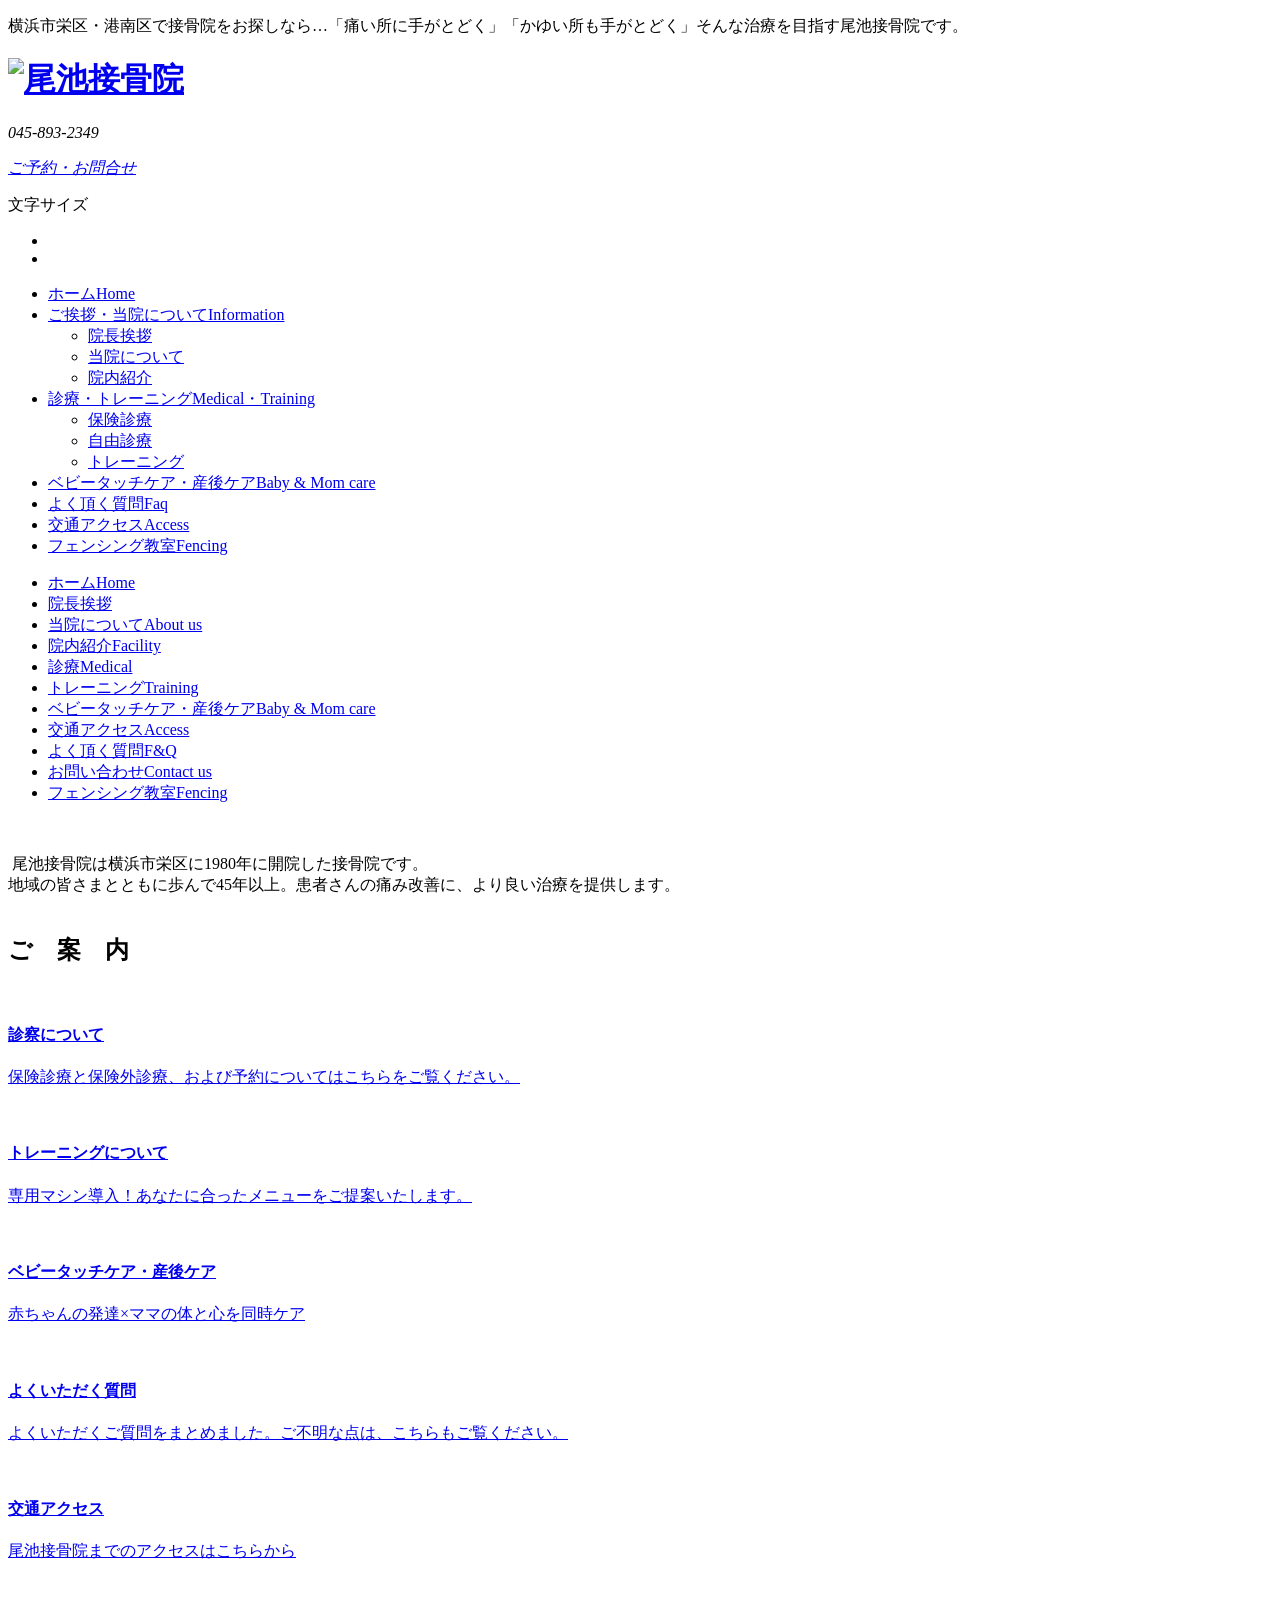
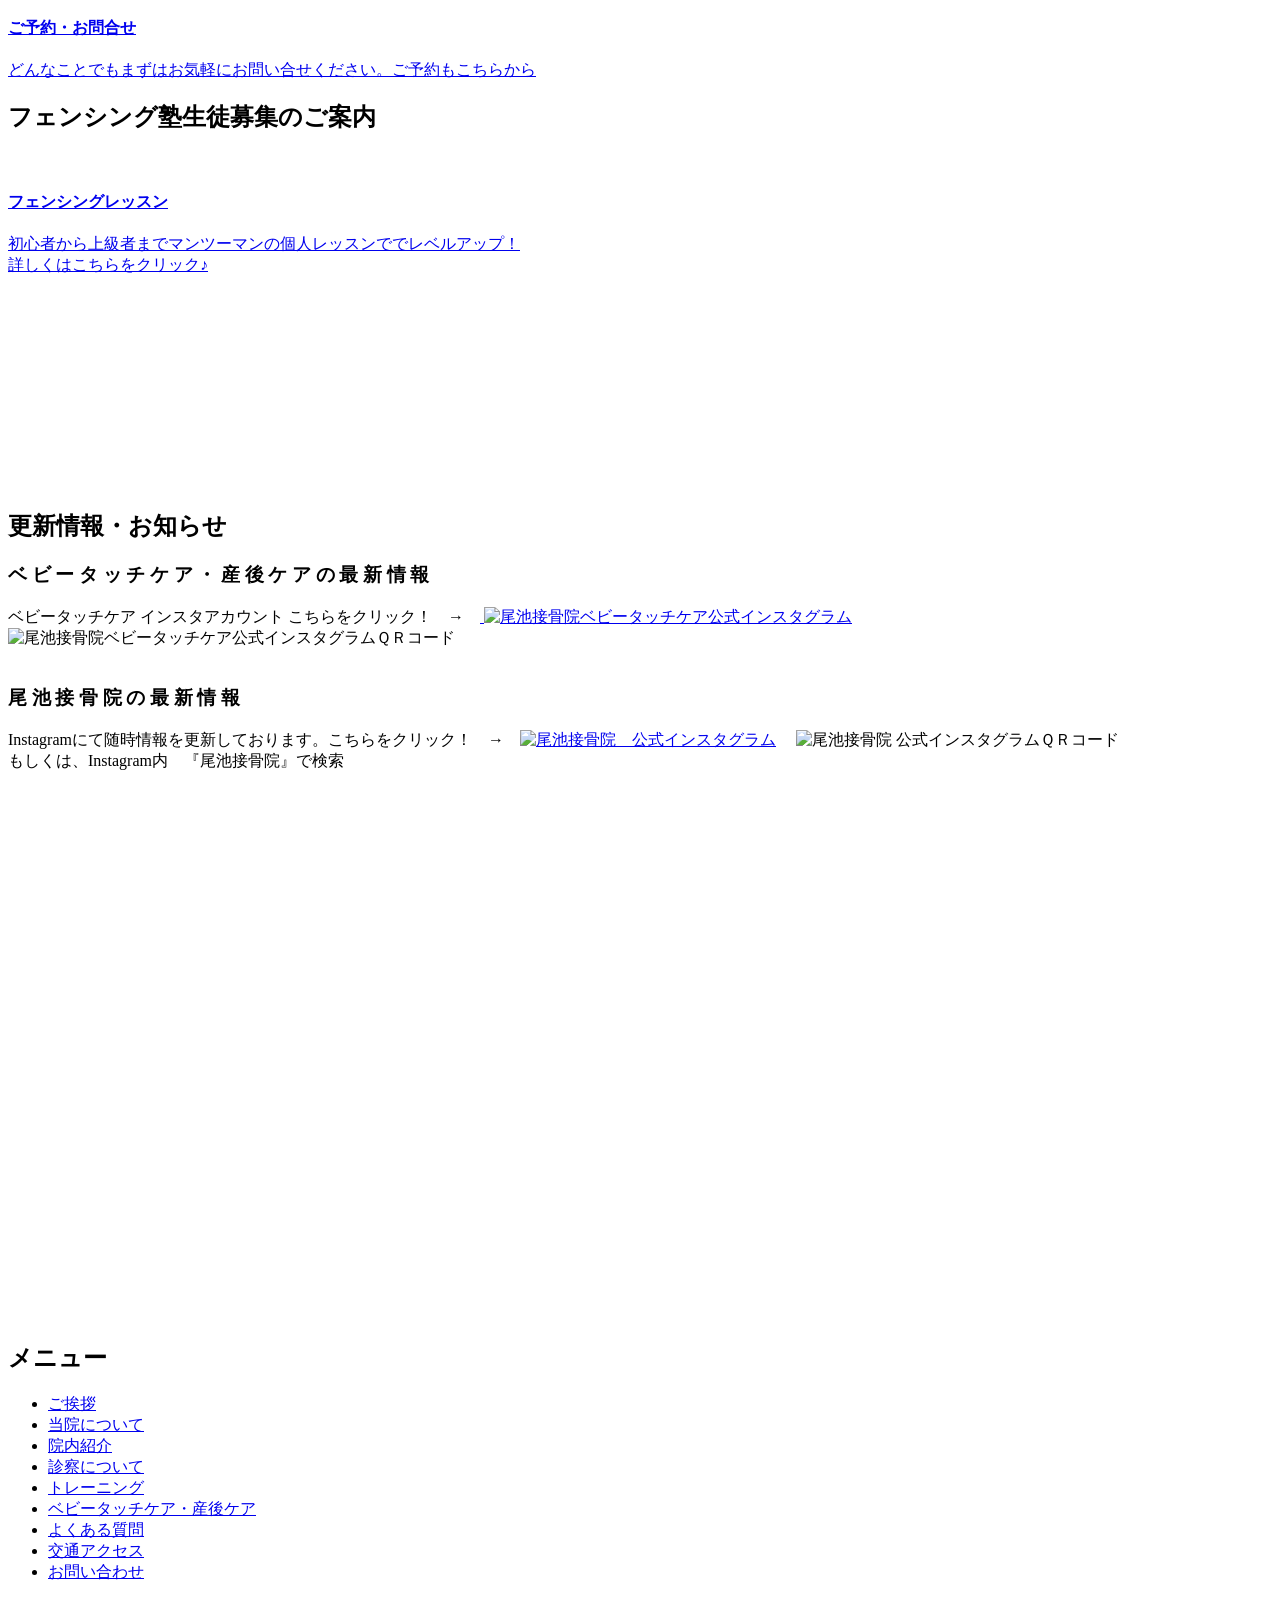
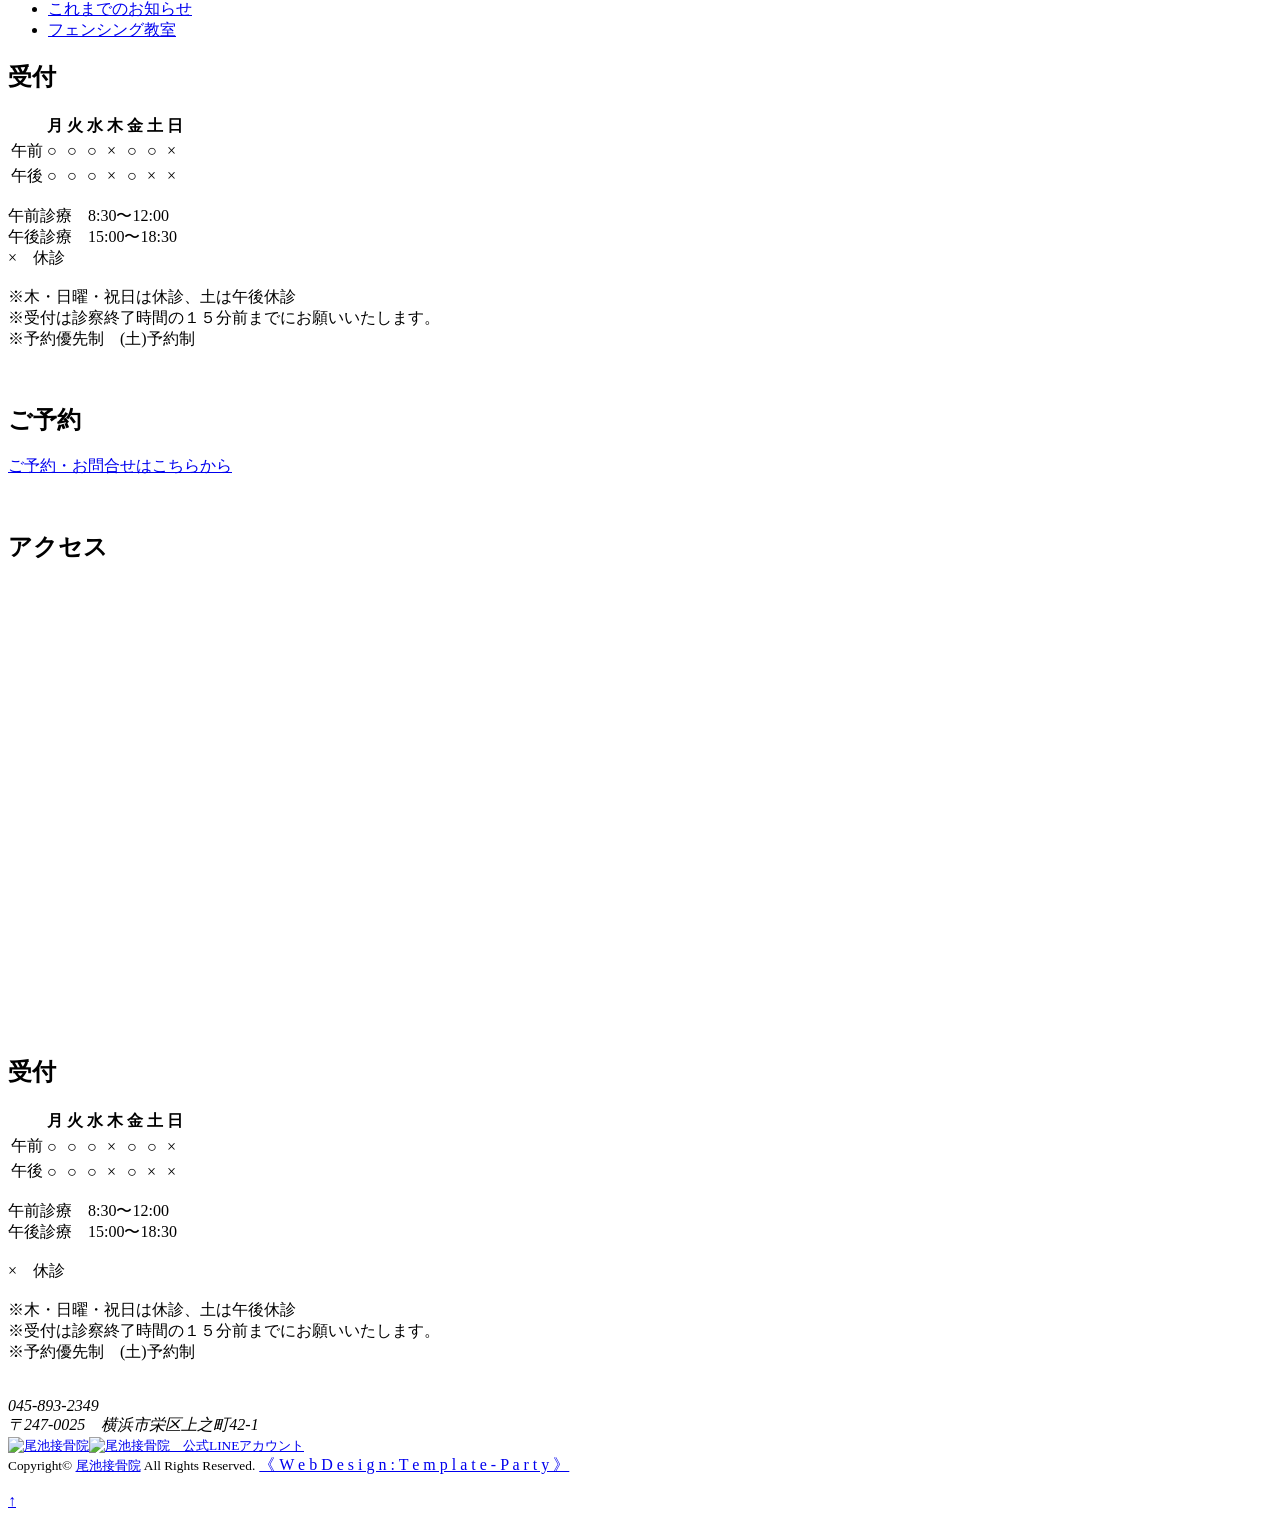
==== index.html @ db0cbe35 "Add files via upload" ====
<!DOCTYPE html>
<html lang="ja">
<head>
<meta charset="UTF-8">
<meta http-equiv="X-UA-Compatible" content="IE=edge">
<title>尾池接骨院（トップ）栄区・港南区で接骨院をお探しなら…「痛い所に手がとどく」「かゆい所も手がとどく」そんな治療を目指す尾池接骨院です。</title>
<meta name="viewport" content="width=device-width, initial-scale=1">
<meta name="description" content="栄区・港南区で接骨院をお探しなら…「痛い所に手がとどく」「かゆい所も手がとどく」そんな治療を目指す尾池接骨院です。">
<meta name="keywords" content="接骨院,尾池,整骨院,整体,栄区,港南区,治療,スポーツ,怪我">
<link rel="stylesheet" href="css/style.css?20241129">
<link rel="alternate stylesheet" href="css/change.css" title="change">
<script src="js/openclose.js"></script>
<script src="js/fixmenu.js"></script>
<script src="js/fixmenu_pagetop.js"></script>
<script src="js/ddmenu_min.js"></script>
<script src="js/styleswitcher.js"></script>
<!--[if lt IE 9]>
<script src="https://oss.maxcdn.com/html5shiv/3.7.2/html5shiv.min.js"></script>
<script src="https://oss.maxcdn.com/respond/1.4.2/respond.min.js"></script>
<![endif]-->
<!--[if lt IE 10]>
<style>
.slide1,.slide2,.slide3 {display:none;}
</style>
<![endif]-->
</head>

<body >

<div id="container">

<header>
<!-- 2026_05_ReNew3 追記 Start-->
	<p class="ptop">横浜市栄区・港南区で接骨院をお探しなら…「痛い所に手がとどく」「かゆい所も手がとどく」そんな治療を目指す尾池接骨院です。</p>
<!-- 2026_05_ReNew3 追記 End-->
	<h1 id="logo"><a href="index.html"><img src="images/logo.png" alt="尾池接骨院"></a></h1>
	<address><span class="tel">045-893-2349</span><p class="clear"><a href="contact.html"><span class="mail"><!-- 2026_05_ReNew3 削除 Startメール2026_05_ReNew3 削除 End--><!-- 2026_05_ReNew3 追記 Start-->ご予約・<!-- 2026_05_ReNew3 追記 End-->お問合せ</span></a></p></address>
	<!--文字サイズ変更ボタン-->
	<div id="fsize">
	<p>文字サイズ</p>
	<ul>
	<li id="small"><a href="#" onclick="setActiveStyleSheet('default'); return false;" title="文字サイズ「小」"></a></li>
	<li id="large"><a href="#" onclick="setActiveStyleSheet('change'); return false;" title="文字サイズ「大」"></a></li>
	</ul>
	</div>
</header>


<!--PC用（901px以上端末）メニュー-->
<div class="nav-fix-pos">
	<nav id="menubar">
		<ul>
		<li class="current"><a href="index.html">ホーム<span>Home</span></a></li>
		<li><a href="info.html">ご挨拶・当院について<span>Information</span></a>
			<ul class="ddmenu">
			<li><a href="info.html">院長挨拶</a></li>
			<li><a href="info.html#aboutus">当院について</a></li>
			<li><a href="info.html#facility">院内紹介</a></li>
			</ul>
		</li>
		<li><a href="medical.html">診療・トレーニング<span>Medical・Training</span></a>
			<ul class="ddmenu">
		<!-- 2026_05_ReNew3 削除 Start
			<li><a href="medical.html">診療</a></li>
		2026_05_ReNew3 削除 End-->
		<!-- 2026_05_ReNew3 追記 Start-->
			<li><a href="medical.html">保険診療</a></li>
			<li><a href="medical.html#topic3">自由診療</a></li>
		<!-- 2026_05_ReNew3 追記 End-->
			<li><a href="training.html">トレーニング</a></li>
			</ul>
		</li>
		<!-- 2026_05_ReNew3 追記 Start-->
		<li><a href="babymom.html">ベビータッチケア・産後ケア<span>Baby & Mom care</span></a></li>
		<!-- 2026_05_ReNew3 追記 End-->
		<li><a href="faq.html">よく頂く質問<span>Faq</span></a></li>
		<li><a href="access.html">交通アクセス<span>Access</span></a></li>
		<li><a href="fencing.html">フェンシング教室<span>Fencing</span></a></li>
		</ul>
	</nav>

	<!--小さな端末用（900px以下端末）メニュー-->
	<nav id="menubar-s">
		<ul>
			<li><a href="index.html">ホーム<span>Home</span></a></li>
			<li><a href="info.html">院長挨拶</a></li>
			<li><a href="info.html#aboutus">当院について<span>About us</span></a></li>
			<li><a href="info.html#facility">院内紹介<span>Facility</span></a></li>
			<li><a href="medical.html">診療<span>Medical</span></a></li>
			<li><a href="training.html">トレーニング<span>Training</span></a></li>
			<li><a href="babymom.html">ベビータッチケア・産後ケア<span>Baby & Mom care</span></a></li>
			<li><a href="access.html">交通アクセス<span>Access</span></a></li>
			<li><a href="faq.html">よく頂く質問<span>F&Q</span></a></li>
			<li><a href="contact.html">お問い合わせ<span>Contact us</span></a></li>
			<li><a href="fencing.html">フェンシング教室<span>Fencing</span></a></li>
		</ul>
	</nav>
</div>

<!--スライドショー-->
<aside id="mainimg">
	<img src="images/1.png" alt="" class="slide0">
	<img src="images/1.png" alt="" class="slide1">
	<img src="images/2.png" alt="" class="slide2">
	<img src="images/3.png" alt="" class="slide3">
	<img src="images/4.png" alt="" class="slide4">
</aside>

<div id="contents">

	<div id="main">

		<section>
			<p class="clear">
			<!-- 2026_05_ReNew3 追記 Start-->
			<a href="info.html"><img src="images/aboutus.png" alt="" class="fr w23p"></a>
			<!-- 2026_05_ReNew3 追記 End-->
				尾池接骨院は横浜市栄区に1980年に開院した接骨院です。<br>
				地域の皆さまとともに歩んで<!-- 2026_05_ReNew3 削除 Start 40 2026_05_ReNew3 削除 End--><!-- 2026_05_ReNew3 追記 Start-->45<!-- 2026_05_ReNew3 追記 End-->年以上。患者さんの痛み改善に、より良い治療を提供します。<br>
				<!-- 2026_05_ReNew3 追記 Start-->
				<a href="#Topicnews"><img src="images/toNews.jpg" alt="" class="fl w70p"></a>
				<!-- 2026_05_ReNew3 追記 End-->
			</p>
		</section>

		<section>
			<h2>ご　案　内</h2>
			<div class="list">
				<a href="medical.html">
				<figure><img src="images/menu_medical.png" alt=""></figure>
				<h4>診察について</h4>
				<p>保険診療と保険外診療、および予約についてはこちらをご覧ください。</p>
				</a>
			</div>

			<div class="list">
				<a href="training.html">
				<figure><img src="images/menu_training.png" alt=""></figure>
				<h4>トレーニングについて</h4>
				<p><!-- 2026_05_ReNew3 削除 Start
				<img src="images/icon_new.png" alt="">
				2026_05_ReNew3 削除 End-->
				専用マシン導入！あなたに合ったメニューをご提案いたします。</p>
				</a>
			</div>

			<!-- 2026_05_ReNew3 追記 Start-->
			<div class="list">
				<a href="babymom.html">
				<figure><img src="images/babytouch.png" alt=""></figure>
				<h4>ベビータッチケア・産後ケア</h4>
				<p><img src="images/icon_new.png" alt="">赤ちゃんの発達×ママの体と心を同時ケア</p>
				</a>
			</div>
			<!-- 2026_05_ReNew3 追記 End-->

			<div class="list">
				<a href="faq.html">
				<figure><img src="images/menu_faq.png" alt=""></figure>
				<h4>よくいただく質問</h4>
				<p>よくいただくご質問をまとめました。ご不明な点は、こちらもご覧ください。</p>
				</a>
			</div>

			<!-- 2026_05_ReNew3 追記 Start-->
			<div class="list">
				<a href="access.html">
				<figure><img src="images/access.png" alt=""></figure>
				<h4>交通アクセス</h4>
				<p>尾池接骨院までのアクセスはこちらから</p>
				</a>
			</div>

			<div class="list">
				<a href="contact.html">
				<figure><img src="images/contact.png" alt=""></figure>
				<h4>ご予約・お問合せ</h4>
				<p>どんなことでもまずはお気軽にお問い合せください。ご予約もこちらから</p>
				</a>
			</div>
			<!-- 2026_05_ReNew3 追記 End-->
		</section>

		<section>
			<h2>フェンシング塾生徒募集のご案内</h2>
			<div class="list">
				<a href="fencing.html">
					<figure><img src="images/menu_fencing.png" alt=""></figure>
					<h4>フェンシングレッスン</h4>
					<p><img src="images/icon_new.png" alt="">初心者から上級者までマンツーマンの個人レッスンででレベルアップ！<br>詳しくはこちらをクリック♪</p>
				</a>
			</div>
			<br><br><br><br><br><br><br><br><br><br><br>
		</section>

		<section>
			<span  id="Topicnews" class="link"></span>
			<h2>更新情報・お知らせ</h2>
			<!-- 2026_05_ReNew3 追記 Start-->
			<h3>ベ ビ ー タ ッ チ ケ ア ・ 産 後 ケ ア の 最 新 情 報</h3>
			<p>
				<img src="images/icon_new.png" alt="">ベビータッチケア インスタアカウント こちらをクリック！　→　<a href="https://www.instagram.com/oike_sekkotsu_baby?igsh=NXRxejduNHM3b3Js&utm_source=qr"  target="_blank" >	<img src="images/Instagram_Glyph_Gradient.png" width="90" height="90" alt="尾池接骨院ベビータッチケア公式インスタグラム"></a>　<img src="images/QR_oikeBaby.png" width="100" height="100" alt="尾池接骨院ベビータッチケア公式インスタグラムＱＲコード">
				<br><br>
			</p>
			<!-- 2026_05_ReNew3 追記 End-->

			<!-- 2026_05_ReNew3 追記 Start-->
			<h3>尾 池 接 骨 院 の 最 新 情 報</h3>
			<p>
			<!-- 2026_05_ReNew3 追記 End-->
			Instagramにて随時情報を更新しております。こちらをクリック！　→　<a href="https://www.instagram.com/oike_sekkotsulabo?igsh=MTNoZWtxdmF2emdxYw=="  target="_blank" ><img src="images/Instagram_Glyph_Gradient.png" width="90" height="90" alt="尾池接骨院　公式インスタグラム"></a>
			<!-- 2026_05_ReNew3 追記 Start-->
			　<img src="images/QR_oikeLabo.png" width="100" height="100" alt="尾池接骨院 公式インスタグラムＱＲコード">
			　<!-- 2026_05_ReNew3 追記 End-->
			<br>もしくは、Instagram内　『尾池接骨院』で検索
			<br><br>
			<iframe src="https://snapwidget.com/embed/1084335" class="snapwidget-widget" allowtransparency="true" frameborder="0" scrolling="no" style="border:none; overflow:hidden;  width:765px; height:510px" title="Posts from Instagram"></iframe>
			<br><br>
			<!-- SnapWidget -->
			</p>
		</section>
	</div>
	<!--/#main-->

	<div id="sub">

		<section>

			<nav class="box1">
				<h2>メニュー</h2>
				<ul class="submenu">
					<li><a href="info.html">ご挨拶</a></li>
					<li><a href="info.html#aboutus">当院について</a></li>
					<li><a href="info.html#facility">院内紹介</a></li>
					<li><a href="medical.html">診察について</a></li>
					<li><a href="training.html">トレーニング</a></li>
					<!-- 2026_05_ReNew3 追記 Start-->
					<li><a href="babymom.html">ベビータッチケア・産後ケア</a></li>
					<!-- 2026_05_ReNew3 追記 End-->
					<li><a href="faq.html">よくある質問</a></li>
					<li><a href="access.html">交通アクセス</a></li>
					<li><a href="contact.html">お問い合わせ</a></li>
				</ul>
			</nav>

			<nav>
				<ul class="submenu">
					<li><a href="http://oek55.oike-sekkotsulabo.com/" target="_blank" >これまでのお知らせ</a></li>
					<li><a href="fencing.html"><img src="images/icon_new.png" alt="">フェンシング教室</a></li>
				</ul>
			</nav>

			<h2>受付</h2>
			<table class="ta2">
				<tr>
				<th>　</th><th>月</th><th>火</th><th>水</th><th>木</th><th>金</th><th>土</th><th>日</th></tr><tr>
				<td>午前</td>
				<td>○</td><td>○</td><td>○</td><td class="bgcolor1">×</td><td>○</td><td>○</td><td class="bgcolor1">×</td></tr>
				<tr><td>午後</td>
				<td>○</td><td>○</td><td>○</td><td class="bgcolor1">×</td><td>○</td><td class="bgcolor1">×</td><td class="bgcolor1">×</td></tr>
			</table>
			<p class="mini1">午前診療　8:30〜12:00<br>
				午後診療　15:00〜18:30<br>
				×　休診<br>
				<br>
				※木・日曜・祝<!-- 2026_05_ReNew3 削除 Start ・祭2026_05_ReNew3 削除 End-->日は休診、土は午後休診<br>
				※受付は診察終了時間の１５分前までにお願いいたします。<br>
				※予約優先制<!-- 2026_05_ReNew3 追記 Start-->　(土)予約制<br><!-- 2026_05_ReNew3 追記 End-->
			</p>
			<!-- 2026_05_ReNew3 追記 Start-->
				<br>
			<h2>ご予約</h2>
			<div class="c box">
				<a href="contact.html">
					<p class="mini1">ご予約・お問合せはこちらから</p>
					<img src="images/contact.png" alt="" class="w70p">
				</a>
			</div>
			<!-- 2026_05_ReNew3 追記 End-->
		</section>

	</div>
	<!--/#sub-->

</div>
<!--/#contents-->

</div>
<!--/#container-->

<footer>

<div class="inner">

<section class="half fl">
<h2>アクセス</h2>
<iframe src="https://www.google.com/maps/embed?pb=!1m18!1m12!1m3!1d3254.0509933229055!2d139.57330901557793!3d35.354380780271796!2m3!1f0!2f0!3f0!3m2!1i1024!2i768!4f13.1!3m3!1m2!1s0x601844f8e20c1a43%3A0x65642270af533e9!2z44CSMjQ3LTAwMjUg56We5aWI5bed55yM5qiq5rWc5biC5qCE5Yy65LiK5LmL55S677yU77yS4oiS77yR!5e0!3m2!1sja!2sjp!4v1579072942760!5m2!1sja!2sjp" width="600" height="450" frameborder="0" style="border:0;" allowfullscreen=""></iframe>
<br>
</section>

<section class="half fr">
<h2>受付</h2>
<table class="ta2">
<tr>
<th>　</th>
<th>月</th>
<th>火</th>
<th>水</th>
<th>木</th>
<th>金</th>
<th>土</th>
<th>日</th>
</tr>
<tr>
<td class="bgcolor1">午前</td>
<td>○</td>
<td>○</td>
<td>○</td>
<td class="bgcolor1">×</td>
<td>○</td>
<td>○</td>
<td class="bgcolor1">×</td>
</tr>
<tr>
<td class="bgcolor1">午後</td>
<td>○</td>
<td>○</td>
<td>○</td>
<td class="bgcolor1">×</td>
<td>○</td>
<td class="bgcolor1">×</td>
<td class="bgcolor1">×</td>
</tr>
</table>
<p class="mini1">午前診療　8:30〜12:00<br>
午後診療　15:00〜18:30<br>
<br>
×　休診<br>
<br>
※木・日曜・祝<!-- 2026_05_ReNew3 削除 Start ・祭2026_05_ReNew3 削除 End-->日は休診、土は午後休診<br>
※受付は診察終了時間の１５分前までにお願いいたします。
<br>※予約優先制<!-- 2026_05_ReNew3 追記 Start-->　(土)予約制<br><!-- 2026_05_ReNew3 追記 End-->
</p>
<br>
<address><span class="tel">045-893-2349</span><br>
〒247-0025　横浜市栄区上之町42-1</address>
</section>


</div>
<!--/.inner-->

<div id="copyright">
<small><a href="index.html"><img src="images/logo_footer.png" alt="尾池接骨院" width="500"></a><a href="https://line.me/R/ti/p/%40167onlkg" target="_blank"><img src="images/square-default.png" width="30" height="30" alt="尾池接骨院　公式LINEアカウント" ></a><br>
Copyright&copy; <a href="index.html">尾池接骨院</a> All Rights Reserved.</small>
<span class="pr"><a href="https://template-party.com/" target="_blank">《 W e b D e s i g n : T e m p l a t e - P a r t y 》</a></span>
</div>

</footer>

<!--ページの上部に戻る「↑」ボタン-->
<p class="nav-fix-pos-pagetop"><a href="#">↑</a></p>

<!--メニュー開閉ボタン-->
<div id="menubar_hdr" class="close"></div>
<!--メニューの開閉処理条件設定　900px以下-->
<script>
if (OCwindowWidth() <= 900) {
	open_close("menubar_hdr", "menubar-s");
}
</script>

</body>
</html>
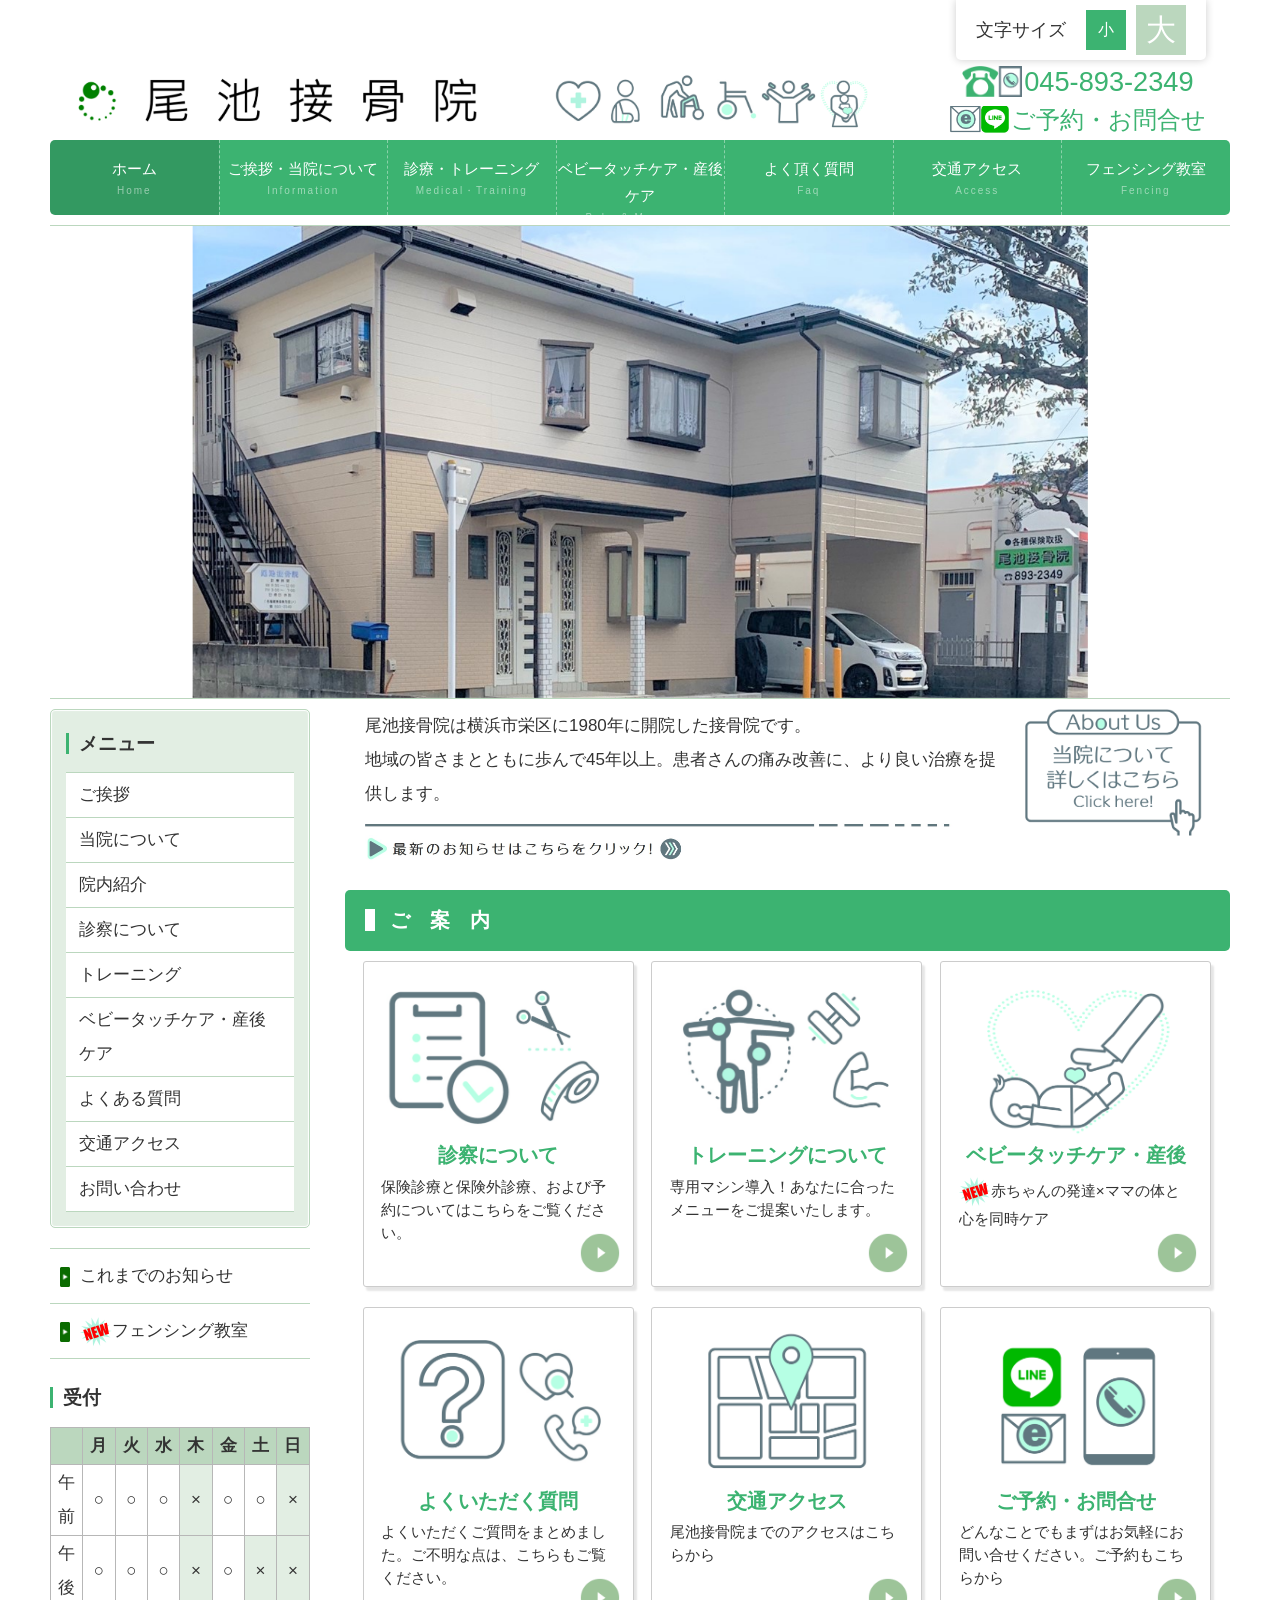
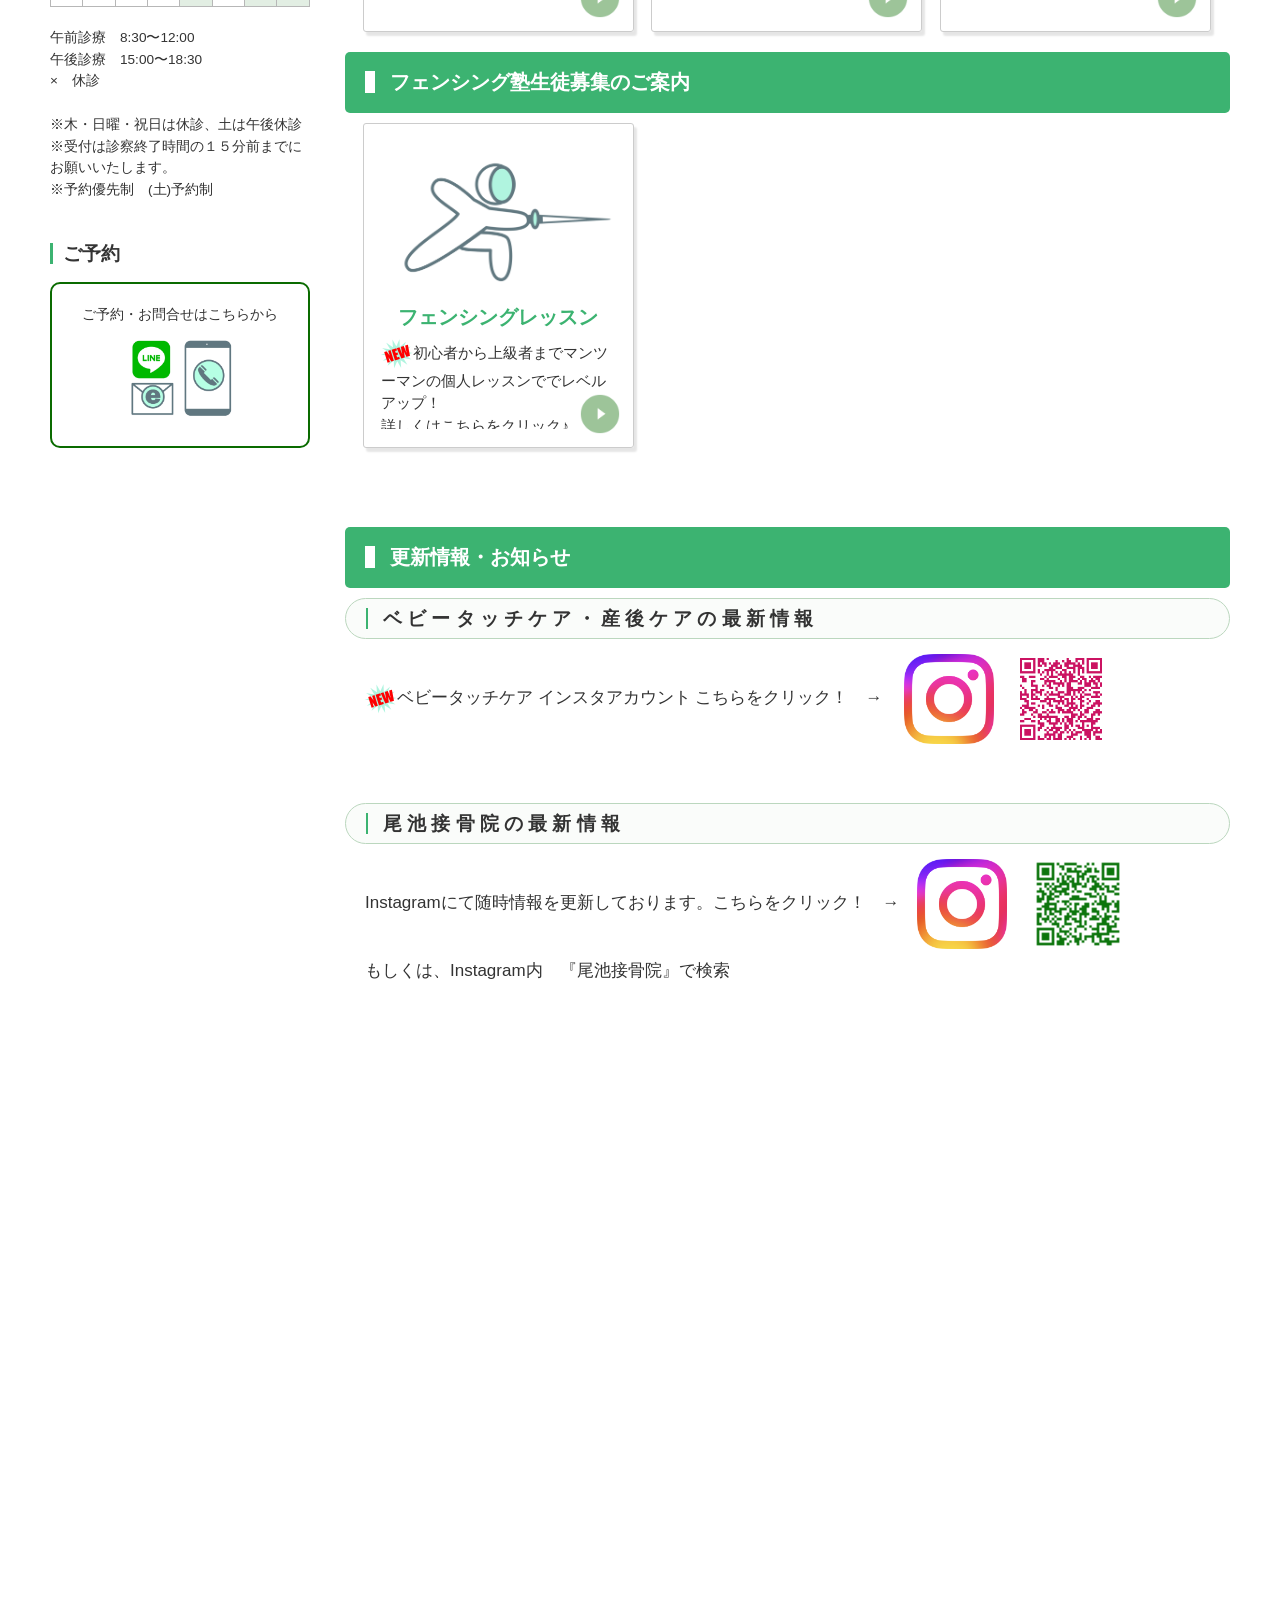
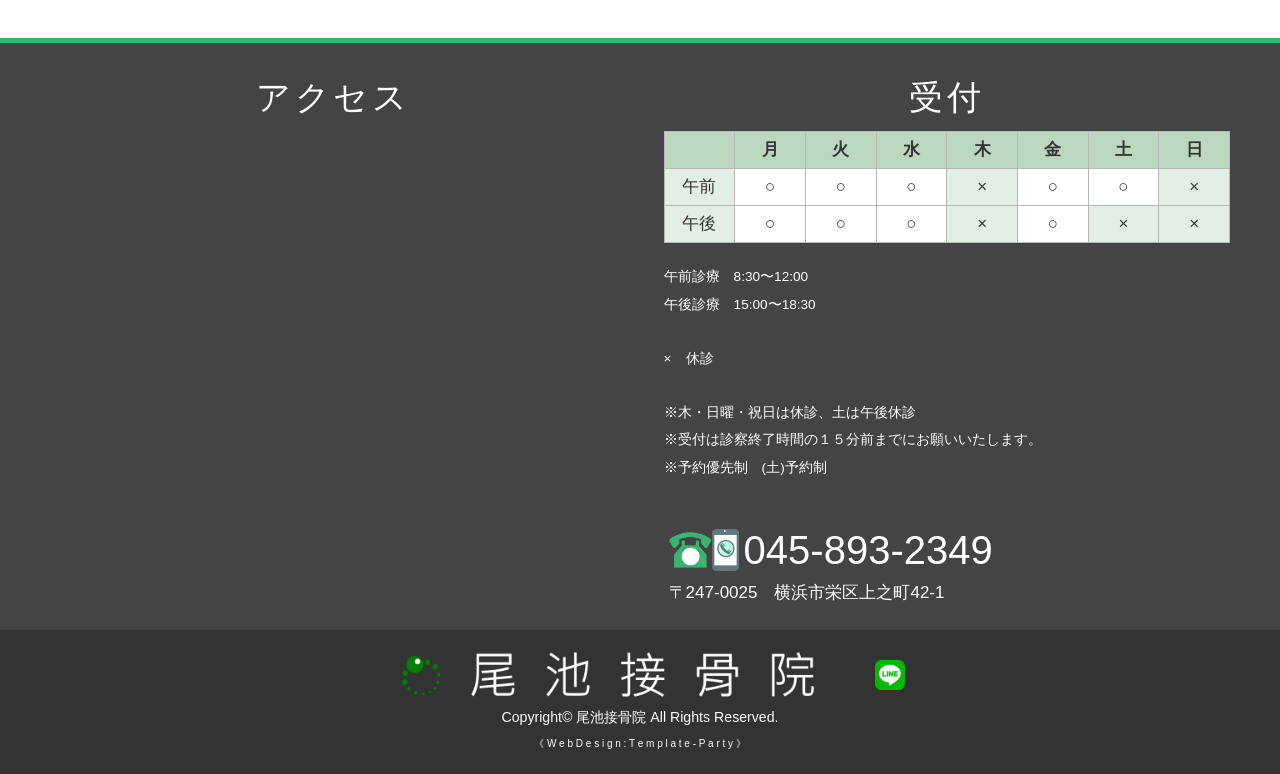
==== commit 808b94a4: "Add files via upload" ====
--- a/index.html
+++ b/index.html
@@ -30,9 +30,6 @@
 <div id="container">
 
 <header>
-<!-- 2026_05_ReNew3 追記 Start-->
-	<p class="ptop">横浜市栄区・港南区で接骨院をお探しなら…「痛い所に手がとどく」「かゆい所も手がとどく」そんな治療を目指す尾池接骨院です。</p>
-<!-- 2026_05_ReNew3 追記 End-->
 	<h1 id="logo"><a href="index.html"><img src="images/logo.png" alt="尾池接骨院"></a></h1>
 	<address><span class="tel">045-893-2349</span><p class="clear"><a href="contact.html"><span class="mail"><!-- 2026_05_ReNew3 削除 Startメール2026_05_ReNew3 削除 End--><!-- 2026_05_ReNew3 追記 Start-->ご予約・<!-- 2026_05_ReNew3 追記 End-->お問合せ</span></a></p></address>
 	<!--文字サイズ変更ボタン-->
--- a/css/style.css
+++ b/css/style.css
@@ -0,0 +1,1090 @@
+@charset "utf-8";
+
+
+/*slide.cssの読み込み*/
+@import url(slide.css);
+
+
+/*PC・タブレット・スマホ共通設定
+------------------------------------------------------------------------------------------------------------------------------------------------------*/
+
+/*全体の設定
+---------------------------------------------------------------------------*/
+body {
+	margin: 0px;
+	padding: 0px;
+	color: #333;	/*全体の文字色*/
+	font-family:"ヒラギノ角ゴ Pro W3", "Hiragino Kaku Gothic Pro", "メイリオ", Meiryo, Osaka, "ＭＳ Ｐゴシック", "MS PGothic", sans-serif;	/*フォント種類*/
+	font-size: 17px;	/*文字サイズ*/
+	line-height: 2;		/*行間*/
+	background: #fff;	/*背景色*/
+	-webkit-text-size-adjust: none;
+}
+h1,h2,h3,h4,h5,p,ul,ol,li,dl,dt,dd,form,figure,form,select,input,textarea {margin: 0px;padding: 0px;font-size: 100%;}
+ul {list-style-type: none;}
+img {border: none;max-width: 100%;height: auto;vertical-align: middle;}
+table {border-collapse:collapse;font-size: 100%;border-spacing: 0;}
+iframe {width: 100%;}
+video,audio {max-width: 100%;}
+
+/*リンク（全般）設定
+---------------------------------------------------------------------------*/
+a {
+	color: #333;		/*リンクテキストの色*/
+	text-decoration: none;	/*マウスオン時に下線を消す設定。残したいならこの１行削除。*/
+	transition: 0.1s;	/*マウスオン時の移り変わるまでの時間設定。0.5秒。*/
+}
+a:hover {
+	color: #3cb371;			/*マウスオン時の文字色0a6b00*/
+	text-decoration: none;	/*マウスオン時に下線を消す設定。残したいならこの１行削除。*/
+}
+
+/*サイトの最大幅の設定
+---------------------------------------------------------------------------*/
+#container,#menubar,footer .inner {
+	max-width: 1400px;	/*サイトの最大幅。これ以上大きくならない。*/
+	margin: 0 auto;
+}
+
+/*containerの設定（footer以外の、ホームページを囲むブロック）
+下の「1450px以下の設定」にあるbody.is-fixed #menubarのmarginの数字と合わせておく。
+---------------------------------------------------------------------------*/
+#container {
+	padding: 0 50px;	/*上下、左右へのブロック内余白*/
+}
+
+/*ヘッダー（ロゴが入った最上段のブロック）
+---------------------------------------------------------------------------*/
+/*ヘッダーブロック*/
+header {
+	position: relative;
+	margin: 0 auto;
+	height: 140px;	/*ヘッダーの高さ*/
+	/*background: url(../images/header_bg.png) no-repeat 65% center/500px;	背景画像の読み込み。左から65%、上下中央に配置。幅500px。*/
+}
+/*ロゴ画像*/
+header #logo {
+	max-width: 100%;
+	width: 70%;		/*ロゴ画像の幅*/
+	position: absolute;
+	left: 0%;		/*ヘッダーブロックの左からの配置指定*/
+	bottom: 3px;	/*ヘッダーブロックの下からの配置指定*/
+	font-size: 16px;	/*文字サイズ*/
+}
+/*TELブロック*/
+header address {
+	font-style: normal;
+	position: absolute;
+	right: 2%;		/*ヘッダーブロックの右からの配置指定*/
+	bottom: 2px;	/*ヘッダーブロックの下からの配置指定*/
+	text-align: center;	/*内容をセンタリング*/
+	font-size: 80%;		/*文字サイズ*/
+	line-height: 1.5;	/*行間を少し狭く*/
+	text-shadow: 1px 1px 3px #fff, -1px -1px 3px #fff;
+}
+/*TELブロックの電話番号部分*/
+header address .tel {
+	color: #3cb371;		/*文字色0a6b00*/
+	font-size: 200%;	/*文字サイズ*/
+	background: url(../images/icon_tel.png) no-repeat left center / 60px;	/*電話アイコンの読み込み。左(left)に、上下中央(center)に配置。画像幅26px。*/
+	padding-left: 62px;	/*電話アイコン部分の余白をここで作る*/
+}
+/*MAILブロックの電話番号部分*/
+header address .mail {
+	color: #3cb371;		/*文字色0a6b00*/
+	font-size: 175%;	/*文字サイズ*/
+	background: url(../images/icon_mail.png) no-repeat left center / 60px;	/*電話アイコンの読み込み。左(left)に、上下中央(center)に配置。画像幅26px。*/
+	padding-left: 62px;	/*電話アイコン部分の余白をここで作る*/
+}
+
+
+/*文字サイズ変更ボタン（※文字サイズを「大」にした時の設定はchange.cssで行う）
+---------------------------------------------------------------------------*/
+/*ボタンブロック全体*/
+#fsize {
+	position: absolute;
+	right: 2%;		/*ヘッダーブロックに対して右からの配置指定*/
+	top: 0px;		/*ヘッダーブロックに対して上からの配置指定*/
+	width: 250px;	/*ブロック幅*/
+	background: #fff;	/*背景色*/
+	box-shadow: 0px 0px 8px rgba(0,0,0,0.2);	/*影の設定。右へ、下へ、ぼかし幅。rgbaは色設定で0,0,0は黒。0.2は20%色がついた状態の事。*/
+	border-radius: 0px 0px 5px 5px;	/*角丸のサイズ。左上、右上、右下、左下への順。*/
+	line-height: 50px;	/*高さ*/
+	padding: 5px 0px;	/*上下、左右へのボックス内の余白*/
+}
+/*「文字サイズ」のテキスト*/
+#fsize p {
+	float: left;
+	font-size: 18px;	/*文字サイズ*/
+	padding: 0 20px;	/*上下、左右への余白*/
+}
+/*文字サイズボタン１個あたり*/
+#fsize ul li {
+	float: left;	/*左に回り込み*/
+}
+#fsize ul a {
+	overflow: hidden;display: block;text-decoration: none;text-align: center;
+	color: #fff;	/*文字色*/
+}
+/*「小」ボタン設定*/
+#fsize ul li#small a::before {
+	display: block;
+	content: "小";		/*「小」の文字を出力*/
+	font-size: 16px;	/*文字サイズ*/
+	background: #3cb371;	/*背景色0a6b00*/
+	width: 40px;		/*幅*/
+	line-height: 40px;	/*高さ*/
+	margin-top: 5px;
+	margin-right: 10px;
+}
+/*「大」ボタン設定*/
+#fsize ul li#large a::before {
+	display: block;
+	content: "大";		/*「大」の文字を出力*/
+	font-size: 30px;	/*文字サイズ*/
+	background: #BBD7BE;	/*背景色*/
+	width: 50px;		/*幅*/
+	line-height: 50px;	/*高さ*/
+}
+/*マウスオン時の「大」ボタン設定*/
+#fsize ul li#large a:hover::before {
+	background: #3cb371;	/*背景色0a6b00*/
+}
+
+/*メインメニュー
+---------------------------------------------------------------------------*/
+/*メニューブロックの設定*/
+#menubar {
+	position: relative;
+	margin: 0 auto 10px;	/*上、左右、下へのマージン。20pxを変更する際は、「body.is-fixed header」の数値も変更する。*/
+	height: 75px;			/*メニューの高さ。下の「#menubar li a」の「height」と「padding-top」の数字を合計した数字に合わせる。*/
+}
+/*メニュー１個あたりの設定*/
+#menubar li {
+	float: left;	/*左に回り込み*/
+	width: 14.28%;	/*メニュー幅（100÷6個=16.66%）　もし４個にするなら100÷4=25%になる。*/
+	line-height: 1.8;	/*行間を少しだけ狭く*/
+}
+#menubar li a {
+font-size: 15px;		/*サイズ少し小さく設定*/
+	text-decoration: none;display: block;
+	text-align: center;
+	height: 60px;		/*高さ60px*/
+	padding-top: 15px;	/*上に追加する余白*/
+	color: #fff;		/*文字色*/
+	border-left: 1px dashed #fff;	/*メニューの左側の線の幅、線種、色（古いブラウザ用）*/
+	border-left: 1px dashed rgba(255,255,255,0.4);	/*左の線の幅、線種、255,255,255は白の事で0.4は40%色がついた状態の事。*/
+	background: #3cb371;	/*背景色0a6b00*/
+}
+/*最初のメニューへの追加設定*/
+#menubar li:first-child a {
+	border-left: none;
+	border-radius: 5px 0px 0px 5px;	/*角丸の指定。左上、右上、右下、左下への順番。*/
+}
+/*最後のメニューへの追加設定*/
+#menubar li:last-child a {
+	border-radius: 0px 5px 5px 0px;	/*角丸の指定。左上、右上、右下、左下への順番。*/
+}
+/*飾り文字*/
+#menubar li span {
+	display: block;
+	font-size: 10px;		/*文字サイズ*/
+	font-weight: normal;	/*文字を太字でなく標準に戻す設定*/
+	letter-spacing: 0.2em;	/*文字間隔を少しあける設定*/
+	opacity: 0.5;			/*透明度50％*/
+}
+/*マウスオン時とのメニューの設定*/
+#menubar li a:hover{
+	background: #52C686;	/*背景色0E8E00*/
+}
+/*現在表示中(current)のメニューの設定*/
+#menubar li.current a {
+	background: #339961;	/*背景色074800*/
+}
+
+/*スマホ用メニューを表示させない*/
+#menubar-s {display: none;}
+/*３本バーアイコンを表示させない*/
+#menubar_hdr {display: none;}
+
+/*ドロップダウンメニュー用
+---------------------------------------------------------------------------*/
+/*メニューブロック*/
+#menubar ul.ddmenu {
+	position:absolute;visibility: hidden;z-index: 10;
+	width: 14.28%;		/*幅。上の「#menubar li」と合わせる。*/
+	border-top: 1px solid #fff;	/*上の線の幅、線種、色*/
+}
+/*メニュー１個あたりの設定*/
+#menubar ul.ddmenu li {
+	float: none;
+	width: 100%;
+	line-height: 1.5;
+}
+#menubar ul.ddmenu li a {
+	width: 100%;height: auto;font-weight: normal;border-radius: 0 !important;
+	border: none;	/*線を一旦リセット*/
+	border-bottom: 1px solid #fff;	/*下の線の幅、線種、色*/
+	background: #074800;	/*背景色（古いブラウザ用）000*/
+	background: rgba(7,72,0,0.7);	/*背景色。0,0,0は黒の事で0.7は70%色がついた状態の事。*/
+	color: #fff;		/*文字色*/
+	padding: 10px 0;	/*上下、左右への余白*/
+}
+/*マウスオン時*/
+#menubar ul.ddmenu li a:hover {
+	background: #52C686;	/*背景色000*/
+}
+
+/*fixmenu。メインメニューが画面上部に到達した際の設定
+---------------------------------------------------------------------------*/
+/*fixmenuブロック*/
+body.is-fixed .nav-fix-pos {
+	width: 100%;z-index: 100;position: fixed;top: 0;left: 0;
+}
+/*headerブロック*/
+body.is-fixed header {
+	margin-bottom: 85px;	/*メインメニューのheight(75)とmargin-bottom(20)を足した数字にする*/
+}
+/*最初のメニューへの追加設定*/
+body.is-fixed #menubar li:first-child a {
+	border-left: none;
+	border-radius: 0px 0px 0px 10px;
+}
+/*最後のメニューへの追加設定*/
+body.is-fixed #menubar li:last-child a {
+	border-radius: 0px 0px 10px 0px;
+}
+
+/*コンテンツ（mainとsubブロックを囲むボックス）
+---------------------------------------------------------------------------*/
+#contents {
+	clear: both;
+	padding: 10px 0;
+}
+
+/*メインコンテンツ
+---------------------------------------------------------------------------*/
+/*メインコンテンツブロック*/
+#main {
+	float: right;	/*右に回り込み*/
+	width: 75%;		/*ボックス幅*/
+	padding-bottom: 40px;
+}
+/*１カラム時のメインコンテンツ*/
+.c1 #main {
+	float: none;
+	width: auto;
+}
+/*mainコンテンツのh2タグ設定*/
+#main h2 {
+	clear: both;
+	margin-bottom: 10px;
+	padding: 10px 20px;	/*上下、左右への余白*/
+	font-size: 120%;	/*文字サイズ*/
+	color: #fff;		/*文字色*/
+	background: #3cb371;	/*背景色0a6b00*/
+	border-radius: 5px;	/*角丸のサイズ。この行を削除すれば角が尖った長方形になります。*/
+}
+/*h2タグの１文字目への追加設定*/
+#main h2::first-letter {
+	border-left: 10px solid #fff;	/*左の線の幅、線種、色*/
+	padding-left: 15px;				/*線とテキストとの余白*/
+}
+/*mainコンテンツのh3タグ設定*/
+#main h3 {
+	clear: both;
+	margin-bottom: 20px;
+	padding: 1px 20px;	/*上下、左右への余白*/
+	font-size: 110%;	/*文字サイズ*/
+	border: 1px solid #BBD7BE;	/*枠線の幅、線種、色*/
+	border-radius: 40px;	/*角丸のサイズ。この行を削除すれば角が尖った長方形になります。*/
+	background: #FAFCFA;	/*背景色0a6b00*/
+}
+/*h3タグの１文字目への追加設定*/
+#main h3::first-letter {
+	border-left: 2px solid #3cb371;	/*左の線の幅、線種、色0a6b00*/
+	padding-left: 15px;				/*線とテキストとの余白*/
+}
+/*mainコンテンツの段落タグ設定*/
+#main p {
+	padding: 0px 20px 20px;	/*上、左右、下への余白*/
+}
+/*他。微調整。*/
+#main p + p {
+	margin-top: -5px;
+}
+#main h2 + p,
+#main h3 + p {
+	margin-top: -10px;
+}
+#main section + section {
+	padding-top: 30px;
+}
+
+/*サブコンテンツ
+---------------------------------------------------------------------------*/
+#sub {
+	float: left;	/*左に回り込み*/
+	width: 22%;		/*ブロックの幅*/
+	padding-bottom: 40px;
+}
+/*１カラム字のサブコンテンツ*/
+.c1 #sub {display: none;}
+/*h2見出しタグ設定*/
+#sub h2 {
+	margin-bottom: 10px;
+	font-size: 110%;	/*文字サイズ*/
+}
+/*subコンテンツのh2タグの１文字目への設定*/
+#sub h2::first-letter {
+	border-left: 3px solid #3cb371;	/*左側のアクセント用ラインの幅、線種、色0a6b00*/
+	padding-left: 10px;
+}
+/*段落タグ（p）設定*/
+#sub p {
+	line-height: 1.6;	/*行間を少し狭く*/
+}
+
+/*サブコンテンツ内のメニュー
+---------------------------------------------------------------------------*/
+/*メニュー全体の設定*/
+#sub .submenu {
+	margin-bottom: 20px;	/*メニューブロックの下に空けるスペース*/
+	border-top: solid 1px #BBD7BE;	/*上の線の線種、幅、色*/
+}
+/*メニュー１個ごとの設定*/
+#sub .submenu li {
+	border-bottom: solid 1px #BBD7BE;	/*下の線の線種、幅、色*/
+}
+#sub .submenu li a {
+	text-decoration: none;display: block;
+	padding: 10px 10px 10px 30px;	/*上、右、下、左へのメニュー内の余白*/
+	background: #fff url(../images/arrow2.png) no-repeat 10px center / 10px;	/*矢印アイコンの読み込み。左から10px、上下中央に配置。幅10px。*/
+}
+/*サブコンテンツ内のbox1
+---------------------------------------------------------------------------*/
+#sub .box1 {
+	padding: 15px;			/*ボックス内の余白*/
+	margin-bottom: 20px;	/*ボックスの下に空けるスペース*/
+	background: #E2EEE3;	/*背景色*/
+	border: solid 1px #BBD7BE;	/*線の線種、幅、色*/
+	box-shadow: 0px 0px 1px 1px #fff inset;	/*ボックスの影。右へ、下へ、ぼかし幅、距離。#fffは白のことでinsetは内側へ向けての影の指定。*/
+	border-radius: 5px;	/*角丸のサイズ*/
+}
+/*box1内のメニューの設定*/
+#sub .box1 .submenu {
+	margin-bottom: 0px;
+}
+#sub .box1 .submenu li a {
+	padding: 5px 13px;	/*上下、左右へのメニュー内の余白*/
+	background: #fff;	/*背景色*/
+	background: #fff url(../images/arrow4.png) no-repeat 2px center / 10px;	/*矢印アイコンの読み込み。左から10px、上下中央に配置。幅10px。*/
+}
+
+/*フッター設定
+---------------------------------------------------------------------------*/
+/*footerボックス*/
+footer {
+	clear: both;overflow: hidden;
+	border-top: 5px solid #3cb371;	/*上の線の幅、線種、色0a6b00*/
+	background: #444;	/*背景色*/
+	color: #fff;		/*文字色*/
+	padding-top: 20px;	/*上に空けるボックス内の余白*/
+}
+/*footer内のinner*/
+footer .inner {
+	padding: 0 50px;	/*上下、左右へのブロック内余白*/
+}
+/*リンクテキスト、マウスオン時の文字色*/
+footer a, footer a:hover {
+	color: #fff;
+}
+/*フッター内のh2タグ*/
+footer h2 {
+	font-size: 200%;	/*文字サイズ*/
+	font-weight: normal;
+	text-align: center;	/*内容をセンタリング*/
+	letter-spacing: 0.1em;	/*文字間隔を少し広く*/
+}
+/*フッター内のaddress（電話番号ブロック）タグ*/
+footer address {
+	font-style: normal;
+	background: #444;		/*背景色*/
+	border-radius: 10px;	/*角丸の指定*/
+	text-align: left;		/*内容をセンタリング*/
+	line-height: 1.5;		/*行間*/
+	padding: 5px;			/*ボックス内の余白*/
+}
+/*フッター内のaddress（電話番号の行）タグ*/
+footer address .tel {
+	font-size: 40px;	/*文字サイズ*/
+	background: url(../images/icon_tel.png) no-repeat left center / 70px;	/*電話番号アイコンの読み込み*/
+	padding-left: 75px;	/*電話番号アイコンの幅をここで調整する*/
+}
+
+/*フッターメニュー
+---------------------------------------------------------------------------*/
+/*ボックス全体*/
+#footermenu {
+	clear: both;overflow: hidden;
+	font-size: 80%;	/*文字サイズを少し小さく*/
+	margin-left: -1%;
+	padding: 20px 0;
+}
+/*１列分の設定*/
+#footermenu ul {
+	float: left;	/*左に回り込み*/
+	width: 24%;		/*今回は４列作ったので、下のmarginを含めて25%になるよう指定。５列にするならこの行は19%にする。*/
+	margin-left: 1%;
+}
+/*メニュー１個あたりの設定*/
+#footermenu ul li {
+	padding: 0 10px;	/*上下、左右への余白*/
+}
+/*見出し*/
+#footermenu li.title {
+	font-weight: bold;	/*太字にする*/
+	background: rgba(0,0,0,0.3);	/*背景色*/
+	border-radius: 2px;	/*角丸のサイズ*/
+}
+/*リンクテキスト*/
+#footermenu a {
+	text-decoration: none;
+	opacity: 0.6;	/*透明度。70%色がでた状態の事。*/
+}
+/*マウスオン時*/
+#footermenu a:hover {
+	opacity: 1;	/*透明度。100%色がでた状態の事。*/
+}
+
+/*コピーライト
+---------------------------------------------------------------------------*/
+#copyright {
+	clear: both;
+	text-align: center;
+	background: #333;	/*背景色*/
+	color: #fff;		/*文字色*/
+	padding: 20px;		/*ボックス内の余白*/
+}
+#copyright a {text-decoration: none;color: #fff;}
+#copyright .pr {display: block; }
+
+/*トップページ内「更新情報・お知らせ」ブロック
+---------------------------------------------------------------------------*/
+/*ブロック全体の設定*/
+#new dl {
+	padding: 0px 20px;	/*上下、左右へのブロック内の余白*/
+	margin-bottom: 20px;	/*ブロックの下(外側)に空ける余白*/
+}
+/*日付設定*/
+#new dt {
+	float: left;
+	width: 9em;
+	letter-spacing: 0.1em;
+}
+/*記事設定*/
+#new dd {
+	padding-left: 9em;
+	border-bottom: 1px solid #ccc;	/*下線の幅、線種、色*/
+}
+
+/*listブロック
+---------------------------------------------------------------------------*/
+/*ブロック１個あたりの設定*/
+.list {
+	overflow: hidden;
+	width: 26.4%;	/*幅*/
+	float: left;	/*左に回り込み*/
+	margin: 0 0 20px 2%;	/*上、右、下、左へのボックスの外側に空けるスペース*/
+	border: 1px solid #ccc;	/*枠線の幅、線種、色*/
+	box-shadow: 3px 4px 2px rgba(0,0,0,0.1);	/*ボックスの影。右へ、下へ、ぼかし幅、色。0,0,0は黒の事で、0.1は色が10%出た状態。*/
+	padding: 2%;	/*ボックス内の余白*/
+	border-radius: 3px;	/*角丸のサイズ。ほんの少し角が丸くなってます。*/
+}
+.list a {
+	display: block;text-decoration: none;overflow: hidden;
+	margin: -2%;	/*ボックスのマージン。リンク設定する場合に、上の.listのpaddingを相殺するため。*/
+	padding: 2%;	/*ボックス内の余白*/
+	background: url(../images/arrow1.png) no-repeat right bottom / 40px;	/*リンク設定した際の右下の矢印マークの読み込み。right（右）、bottom（下）、40pxは画像の幅。*/
+}
+/*マウスオン時の設定*/
+.list a:hover {
+	position: relative;
+	left: 1px;	/*マウスオン時に右に1px移動する*/
+	top: 1px;	/*マウスオン時に下に1px移動する*/
+}
+/*h4（見出し）タグの設定*/
+.list h4 {
+	color: #3cb371;		/*文字色0a6b00*/
+	font-size: 120%;	/*文字サイズ*/
+	text-align: center;	/*文字をセンタリング*/
+	height: 2em;		/*高さ*/
+	overflow: hidden;	/*高さを超えた場合に非表示にする*/
+}
+/*p（段落）タグの設定*/
+.list p {
+	padding: 0 !important;
+	line-height: 1.5;	/*行間を少し狭くする。デフォルトは最上部のbodyにあります。*/
+	font-size: 90%;		/*文字サイズを少し小さく*/
+	color: #333;		/*文字色*/
+	height: 6em;		/*高さ。1.5emを１行分とカウントして下さい。6emなら４行です。*/
+	overflow: hidden;	/*高さを超えた場合に非表示にする*/
+}
+
+/*サムネイル画像の設定
+---------------------------------------------------------------------------*/
+.thumbnail {
+	width: 70px;	/*サムネイル画像の幅*/
+	margin: 5px;	/*画像同士に空けるスペース*/
+	opacity: 0.7;	/*透明度。色が70%出た状態。*/
+}
+/*マウスオン時*/
+.thumbnail:hover {
+	opacity: 1;	/*透明度。色が100%出た状態。*/
+}
+
+/*box（info1.htmlやstaff.htmlで使っている枠色がついたタイプのボックス）
+---------------------------------------------------------------------------*/
+/*box*/
+.box {
+	overflow: hidden;
+	border: 2px solid #0a6b00;	/*枠線の幅、線種、色*/
+	padding: 20px;				/*ボックス内の余白*/
+	border-radius: 10px;		/*角丸のサイズ。この１行を削除すれば角のとれた長方形になります。*/
+	margin-bottom: 20px;		/*ボックスの下に空けるスペース*/
+}
+/*box内のh4タグ*/
+.box h4 {
+	color: #0a6b00;		/*文字色*/
+	font-size: 130%;	/*文字サイズ*/
+}
+/*box内のpタグ*/
+.box p {
+	padding: 0 !important;
+}
+/*box内のfrとflスタイルのリセット*/
+.box .fr,.box .fl {margin-bottom: 0;}
+
+/*ページナビ（メインメニューの下にある、現在の階層を示すナビメニュー）
+---------------------------------------------------------------------------*/
+/*ナビブロック全体*/
+.nav {
+	background: #E2EEE3;		/*背景色*/
+	padding: 10px 20px;		/*上下、左右へのボックス内の余白*/
+	margin-bottom: 30px;	/*ボックスの下（外側）に空けるスペース*/
+	margin-top: -30px;		/*メニューとの余白が空きすぎるので少し上につめる*/
+	border-radius: 5px;	/*角丸の指定*/
+}
+/*メニュー１個あたりの指定*/
+.nav li {
+	display: inline;	/*横並びになる指定*/
+	padding: 0 5px;		/*上下、左右への余白*/
+}
+/*メニューの冒頭に入れる「>」のマーク*/
+.nav li::before{
+	content: ">";			/*このテキストを出力します。変更してもかまいませんが機種依存文字は化ける場合があるので使わない。*/
+	padding-right: 12px;	/*文字サイズ*/
+	color: #7FB384;			/*文字色*/
+}
+/*最初のメニューには「>」は入れない*/
+.nav li:first-child::before {
+	content: none;
+}
+
+/*ページ内メニュー（info.htmlで使用）
+---------------------------------------------------------------------------*/
+/*ブロック全体*/
+.menu {
+	overflow: hidden;
+	margin-bottom: 20px;	/*下に空けるスペース*/
+	text-align: left;		/*内容をセンタリングcenter←左側に変更*/
+	font-size: 100%;		/*文字サイズ*/
+}
+/*メニュー１個あたりの指定*/
+.menu li {
+
+	display: inline;	/*横並びになる指定*/
+	border-right: 1px solid #999;	/*右側の線の幅、線種、色*/
+
+	padding-left: 8px;
+	background: #fff url(../images/arrow4.png) no-repeat 4px center / 10px;
+
+
+}
+.menu li a {
+	padding: 10px;	/*メニュー内余白*/
+	color: #7FB384;	/*リンクテキストの文字色*/
+}
+/*最初のメニューへの追加指定*/
+.menu li:first-child {
+	border-left: 1px solid #999;	/*左側の線の幅、線種、色*/
+}
+/*現在表示中(current)と、マウスオン(hover)時の指定*/
+.menu li.current a, .menu li a:hover {
+	text-decoration: none;	/*リンクの下線を非表示にする*/
+	color: #333;	/*文字色*/
+}
+/*よく頂く質問
+---------------------------------------------------------------------------*/
+/*外側ブロック*/
+.faq {
+	padding: 0px 20px;	/*上下、左右への余白*/
+}
+/*質問*/
+.faq dt {
+	color: #3cb371;		/*文字色0a6b00*/
+	font-weight: bold;	/*太字にする設定*/
+	padding-left: 30px;	/*背景アイコンに重ならないよう左に余白を作る*/
+	background: url(../images/faq_q.png) no-repeat left top / 30px;	/*「Q」アイコン*/
+}
+/*回答*/
+.faq dd {
+	padding-left: 30px;		/*背景アイコンに重ならないよう左に余白を作る*/
+	margin-bottom: 20px;	/*ボックスの下側（外側）に空けるスペース*/
+	padding-bottom: 20px;	/*ボックス内の下側に空けるスペース*/
+	border-bottom: 1px solid #ccc;	/*下線の幅、線種、色*/
+	background: url(../images/faq_a.png) no-repeat left top / 30px;	/*「A」アイコン*/
+}
+
+/*テーブル（ta1）
+---------------------------------------------------------------------------*/
+/*テーブル１行目に入った見出し部分（※caption）*/
+.ta1 caption {
+	border: 1px solid #ccc;	/*テーブルの枠線の幅、線種、色*/
+	border-bottom: none;	/*下線だけ消す*/
+	text-align: left;		/*文字を左寄せ*/
+	background: #FAFCFA;		/*背景色*/
+	color: #666;			/*文字色*/
+	font-weight: bold;		/*太字に*/
+	padding: 10px;			/*ボックス内の余白*/
+}
+/*テーブル１行目に入った見出し部分（※tamidashi）*/
+.ta1 th.tamidashi {
+	width: auto;
+}
+/*ta1設定*/
+.ta1 {
+	table-layout: fixed;
+	width: 100%;
+	margin: 0 auto 20px;
+}
+.ta1, .ta1 td, .ta1 th {
+	word-break: break-all;
+	border: 1px solid #ccc;	/*テーブルの枠線の幅、線種、色*/
+	padding: 10px;	/*ボックス内の余白*/
+}
+/*ta1の左側ボックス*/
+.ta1 th {
+	width: 140px;		/*幅*/
+	text-align: center;	/*センタリング*/
+}
+
+/*テーブル（ta2）サブブロックの受付テーブルに使用。
+---------------------------------------------------------------------------*/
+/*テーブル１行目に入った見出し部分（※caption）*/
+.ta2 caption {
+	border: 1px solid #b7b7b7;	/*テーブルの枠線の幅、線種、色*/
+	border-bottom: none;	/*下線だけ消す*/
+	text-align: center;
+	background: #fff;		/*背景色*/
+	color: #333;
+	font-weight: bold;		/*太字に*/
+	padding: 10px;			/*ボックス内の余白*/
+}
+/*ta2設定*/
+.ta2 {
+	table-layout: fixed;
+	width: 100%;
+	margin-bottom: 20px;
+	text-align: center;	/*センタリング*/
+	background: #fff;	/*背景色*/
+	color: #333;
+}
+.ta2, .ta2 td, .ta2 th {
+	word-break: break-all;
+	border: 1px solid #b7b7b7;	/*テーブルの枠線の幅、線種、色*/
+}
+/*曜日C9DDB7*/
+.ta2 th {
+	background: #BBD7BE;/*曜日C9DDB7*/
+
+}
+
+/*btn（inputタグ用）
+---------------------------------------------------------------------------*/
+input[type="submit"].btn,
+input[type="button"].btn,
+input[type="reset"].btn {
+	padding: 5px 10px;		/*上下、左右へのボタン内の余白*/
+	border: 1px solid #ccc;	/*枠線の幅、線種、色*/
+	border-radius: 3px;		/*角丸のサイズ*/
+	background: #eee;		/*背景色*/
+}
+/*マウスオン時の設定*/
+input[type="submit"].btn:hover,
+input[type="button"].btn:hover,
+input[type="reset"].btn:hover {
+	border: 1px solid #999;	/*枠線の幅、線種、色*/
+	background: #fff;		/*背景色*/
+}
+
+/*checkブロック。赤い注意書きブロックです。
+---------------------------------------------------------------------------*/
+p.check {
+	background: #ff0000;
+	color:#fff;
+	padding: 10px 25px !important;
+	margin-bottom: 20px;
+	border-radius: 3px;
+}
+#sub p.check {padding: 5px 10px !important;}
+p.check a {color: #fff;}
+
+/*PAGE TOP（↑）設定
+---------------------------------------------------------------------------*/
+/*アニメーションのキーフレーム設定（変更不要）*/
+@keyframes scroll {
+0% {opacity: 0;}
+100% {opacity: 1;}
+}
+/*デフォルトでは非表示に*/
+body .nav-fix-pos-pagetop a {display: none;}
+/*ボタンの設定*/
+body.is-fixed-pagetop .nav-fix-pos-pagetop a {
+	display: block;text-decoration: none;text-align: center;z-index: 100;position: fixed;
+	width: 60px;		/*幅*/
+	line-height: 60px;	/*高さ*/
+	bottom: 40px;		/*下から40pxの場所に配置*/
+	right: 1%;			/*右から1%の場所に配置*/
+	background: #3cb371;	/*背景色0a6b00*/
+	color: #fff;		/*文字色*/
+	border: 1px solid #fff;	/*枠線の幅、線種、色*/
+	border-radius: 50%;		/*円形にする*/
+	animation-name: scroll;	/*上のアニメーションで指定しているkeyframesの名前（scroll）*/
+	animation-duration: 1S;	/*アニメーションの実行時間*/
+	animation-fill-mode: forwards;	/*アニメーションの完了後、最後のキーフレームを維持する*/
+}
+/*マウスオン時*/
+body.is-fixed-pagetop .nav-fix-pos-pagetop a:hover {
+	background: #B6FFE4;	/*背景色*/
+	color: #0a6b00;
+}
+
+/*ul.disc,olタグ
+---------------------------------------------------------------------------*/
+ul.disc {list-style: disc;padding: 0 20px 20px 45px;}
+ol {padding: 0 20px 20px 45px;}
+#sub ul.disc, #sub ol {padding: 0 0 0 20px;}
+
+/*pdfアイコン
+---------------------------------------------------------------------------*/
+a[href$=".pdf"]{
+	display: inline-block;
+	background: url(../images/PDF_32.png) no-repeat right center;
+	padding: 5px 40px 5px 0px;
+}
+
+/*「NEW」アイコン
+---------------------------------------------------------------------------*/
+.newicon {
+	background: #F00;	/*背景色*/
+	color: #FFF;		/*文字色*/
+	font-size: 70%;		/*文字サイズ*/
+	line-height: 1.5;
+	padding: 2px 5px;
+	border-radius: 2px;
+	margin: 0px 5px;
+	vertical-align: text-top;
+}
+
+/*その他
+---------------------------------------------------------------------------*/
+.look {color:#fff;background: #666;padding:5px;border-radius: 4px;}
+.mb15,.mb1em {margin-bottom: 15px !important;}
+.mb30 {margin-bottom: 30px !important;}
+.clear {clear: both;}
+.color1 {color: #0a6b00 !important;}
+.bgcolor1 {background: #E2EEE3 !important;}/*#f2f2f2*/
+.bgcolor2 {background: #dbebf7 !important;}
+.bgcolor3 {background: #fff0f5 !important;}
+.pr {font-size: 10px;}
+.ptop {color:#7FB384; font-size: 15px; width: 70%; padding-top: 5px; padding-left: 10px;}
+.wl {width: 96%;}
+.ws {width: 50%;}
+.w70p {width: 70%;}
+.w60p {width: 60%;}
+.w50p {width: 50%;}
+.w40p {width: 40%;}
+.w30p {width: 30%;}
+.w23p {width: 23%;}
+.w20p {width: 20%;}
+.c {text-align: center;}
+.r {text-align: right;}
+.l {text-align: left;}
+.fr {float: right;margin-left: 2%;margin-bottom: 20px;}
+.fl {float: left;margin-right: 2%;margin-bottom: 20px;}
+.big1 {font-size: 200%;letter-spacing: 0.2em;}
+.mini1 {font-size: 80%;}
+.sh {display: none;}
+.half {width: 48%;}
+.link {display: block;margin-top: -80px;padding-top: 80px;}
+
+
+
+/*画面幅1450px以下の設定
+------------------------------------------------------------------------------------------------------------------------------------------------------*/
+@media screen and (max-width:1450px){
+
+/*上の#containerのpaddingの数字部分と合わせておく*/
+body.is-fixed #menubar {
+	margin: 0 50px;
+}
+
+}
+
+
+
+/*画面幅900px以下の設定
+------------------------------------------------------------------------------------------------------------------------------------------------------*/
+@media screen and (max-width:900px){
+
+/*containerの設定（footer以外の、ホームページを囲むブロック）
+---------------------------------------------------------------------------*/
+#container {
+	padding: 0 3%;	/*上下、左右へのブロック内余白*/
+}
+
+/*ヘッダー（ロゴが入った最上段のブロック）
+---------------------------------------------------------------------------*/
+/*ヘッダーブロック*/
+header {
+	position: static;
+	height: auto;
+	background: none;
+	padding: 10px 0;
+	text-align: left;
+}
+/*ロゴ画像*/
+header #logo {
+	position: static;
+	margin: 0 auto;
+}
+/*TELブロック*/
+header address {
+	position: static;
+}
+
+/*文字サイズ変更ボタン（※文字サイズを「大」にした時の設定はchange.cssで行う）
+---------------------------------------------------------------------------*/
+/*ボタンブロック全体*/
+#fsize {
+	display: none;	/*非表示にする*/
+}
+
+/*メインメニュー
+---------------------------------------------------------------------------*/
+/*アニメーションのフレーム設定。全100コマアニメーションだと思って下さい。透明(0%)から色を100%出すアニメーション指定。*/
+@keyframes menu1 {
+	0% {opacity: 0;}
+	100% {opacity: 1;}
+}
+/*スマホ用メニューブロック*/
+#menubar-s {
+	display: block;overflow: hidden;z-index: 1;
+	position: fixed;
+	top: 0px;			/*上からの配置場所指定*/
+	left: 0px;			/*左からの配置場所指定*/
+	width: 100%;		/*幅*/
+	animation-name: menu1;		/*上のkeyframesの名前*/
+	animation-duration: 0.5S;	/*アニメーションの実行時間。0.5秒。*/
+	animation-fill-mode: both;	/*アニメーションの待機中は最初のキーフレームを維持、終了後は最後のキーフレームを維持。*/
+}
+/*メニュー１個あたりの設定*/
+#menubar-s li a {
+	display: block;text-decoration: none;
+	padding: 5px 10px;	/*上下、左右へのメニュー内の余白*/
+	border-bottom: 1px solid #fff;	/*下の線の幅、線種、色*/
+	background: #3cb371;	/*背景色0a6b00*/
+	font-size: 16px;		/*文字サイズ*/
+	color: #fff;		/*文字色*/
+}
+/*英語表記（飾り文字）*/
+#menubar-s li a span {
+	font-size: 12px;	/*文字サイズ*/
+	margin-left: 20px
+}
+/*PC用メニューを非表示にする*/
+#menubar {display: none;}
+
+/*３本バーアイコン設定
+---------------------------------------------------------------------------*/
+/*３本バーブロック*/
+#menubar_hdr {
+	display: block;position: fixed;z-index: 2;
+	top: 25px;	/*上からの配置場所指定*/
+	right: 3%;	/*右からの配置場所指定*/
+	border: 1px solid #fff;	/*枠線の幅、線種、色*/
+}
+/*アイコン共通設定*/
+#menubar_hdr.close,
+#menubar_hdr.open {
+	width: 50px;		/*幅*/
+	height: 50px;		/*高さ*/
+	border-radius: 50%;	/*円形にする。この行削除すれば正方形になります。*/
+}
+/*三本バーアイコン*/
+#menubar_hdr.close {
+	background: #3cb371 url(../images/icon_menu.png) no-repeat center top/50px;	/*背景色、アイコンの読み込み、上半分(top)を表示、幅50px 0a6b00*/
+}
+/*閉じるアイコン*/
+#menubar_hdr.open {
+	background: #333 url(../images/icon_menu.png) no-repeat center bottom/50px;	/*背景色、アイコンの読み込み、上半分(bottom)を表示、幅50px*/
+}
+
+/*fixmenu。メインメニューが画面上部に到達した際の設定
+---------------------------------------------------------------------------*/
+body.is-fixed header {
+	margin-bottom: 0px;	/*fixmenuから折りたたみメニューになるので、ここはリセット。*/
+}
+
+/*main,sub
+---------------------------------------------------------------------------*/
+#main, #sub {
+	float: none;
+	width: auto;
+	overflow: hidden;
+}
+
+/*フッター設定
+---------------------------------------------------------------------------*/
+/*footer内のinner*/
+footer .inner {
+	padding: 0 3%;	/*上下、左右へのブロック内余白*/
+}
+/*footer内の２カラムブロックを１カラムにする*/
+footer .half.fr,footer .half.fl {
+	float: none;
+	margin: 0 0 20px;
+	width: 100%;
+}
+
+/*その他
+---------------------------------------------------------------------------*/
+body.s-n #sub,body.s-n #side {display: none;}
+.big1 {font-size: 150%;letter-spacing: normal;}
+.sh {display:block;}
+.pc {display:none;}
+.link {display: block;margin-top: 0px;padding-top: 0px;}
+
+}
+
+
+
+/*画面を横向きにした場合の高さが500px以下の場合の設定。
+------------------------------------------------------------------------------------------------------------------------------------------------------*/
+@media screen and (orientation: landscape) and (max-height:500px){
+
+/*メインメニュー。小さな端末用メニューを２列に。
+---------------------------------------------------------------------------*/
+/*メニュー１個あたりの設定*/
+#menubar-s li {
+	float: left;		/*左に回り込み*/
+	width: 50%;			/*幅*/
+}
+
+}
+
+
+
+/*画面幅480px以下の設定
+------------------------------------------------------------------------------------------------------------------------------------------------------*/
+@media screen and (max-width:480px){
+
+/*containerとfooterの文字サイズ指定
+---------------------------------------------------------------------------*/
+#container, footer {
+	font-size: 12px;
+	font-size: 2.93vw;
+}
+
+/*ヘッダー（ロゴが入った最上段のブロック）
+---------------------------------------------------------------------------*/
+/*ロゴ画像*/
+header #logo {
+	width: 50%;	/*ロゴ画像の幅*/
+}
+/*TELブロックの電話番号部分*/
+header address .tel {
+	font-size: 20px;
+	background: url(../images/icon_tel.png) no-repeat left center / 18px;
+	padding-left: 25px;
+}
+
+/*MAILブロックの電話番号部分*/
+header address .mail {
+	font-size: 20px;
+	background: url(../images/icon_mail.png) no-repeat left center / 18px;
+	padding-left: 25px;
+}
+
+/*メインコンテンツ
+---------------------------------------------------------------------------*/
+/*他。微調整。*/
+#main section + section {
+	padding-top: 20px;
+}
+
+/*フッター設定
+---------------------------------------------------------------------------*/
+/*フッター内のaddress（電話番号の行）タグ*/
+footer address .tel {
+	font-size: 24px;
+	background: url(../images/icon_tel.png) no-repeat left center / 20px;
+	padding-left: 30px;
+}
+
+/*listブロック
+---------------------------------------------------------------------------*/
+/*ブロック１個あたりの設定*/
+.list {
+	width: auto;
+	float: none;
+	margin-left : 0;
+}
+.list figure {
+	float: left;
+	width: 40%;
+	margin-right: 2%;
+}
+/*h4（見出し）とp(段落)タグの設定*/
+.list h4, .list p {
+	height: auto;
+}
+
+/*よく頂く質問
+---------------------------------------------------------------------------*/
+.faq dt,.faq dd {
+	background-size: 25px;
+}
+
+/*テーブル（ta1）
+---------------------------------------------------------------------------*/
+/*テーブル１行目に入った見出し部分（※caption）*/
+.ta1 caption {
+	padding: 5px;	/*ボックス内の余白*/
+}
+/*ta1設定*/
+.ta1, .ta1 td, .ta1 th {
+	padding: 5px;	/*ボックス内の余白*/
+}
+/*ta1の左側ボックス*/
+.ta1 th {
+	width: 100px;
+}
+
+/*その他
+---------------------------------------------------------------------------*/
+.ws,.wl {width: 94%;}
+
+}
+
--- a/css/change.css
+++ b/css/change.css
@@ -0,0 +1,137 @@
+@charset "utf-8";
+
+
+/*※文字サイズを「大」にした場合のスタイル
+------------------------------------------------------------------------------------------------------------------------------------------------------*/
+
+/*文字サイズ変更ボタン
+---------------------------------------------------------------------------*/
+/*「大」ボタンを押した時の文字サイズ*/
+body {
+	font-size: 26px;	/*文字サイズ*/
+}
+/*「小」ボタン設定*/
+#fsize ul li#small a::before {
+	background: #BBD7BE;	/*背景色*/
+}
+/*マウスオン時の「小」ボタン設定*/
+#fsize ul li#small a:hover::before {
+	background: #3cb371;	/*背景色0a6b00*/
+}
+/*「大」ボタン設定*/
+#fsize ul li#large a::before {
+	background: #3cb371;	/*背景色0a6b00*/
+}
+
+/*ヘッダー（ロゴが入った最上段のブロック）
+---------------------------------------------------------------------------*/
+/*TELブロック*/
+header address {
+	bottom: 0%;
+}
+/*TELブロックの電話番号部分*/
+header address .tel {
+	font-size: 120%;	/*文字サイズ*/
+	background: url(../images/icon_tel.png) no-repeat left center / 60px;	/*電話アイコンの読み込み。左(left)に、上下中央(center)に配置。画像幅30px。*/
+	padding-left: 62px;	/*電話アイコン部分の余白をここで作る*/
+}
+/*TELブロックの電話番号部分*/
+header address .mail {
+	font-size: 105%;	/*文字サイズ*/
+	background: url(../images/icon_mail.png) no-repeat left center / 60px;	/*電話アイコンの読み込み。左(left)に、上下中央(center)に配置。画像幅30px。*/
+	padding-left: 62px;	/*電話アイコン部分の余白をここで作る*/
+}
+
+/*メインメニュー
+---------------------------------------------------------------------------*/
+/*メニューブロックの設定*/
+#menubar {
+	height: auto;
+	padding-bottom: 40px;
+}
+/*メニュー１個あたりの設定*/
+#menubar li {
+	width: 33.33%;
+}
+#menubar li a {
+	font-size: 90%;	/*文字サイズ*/
+	height: 80px;
+	padding-top: 10px;
+	border-bottom: 1px solid #fff;
+}
+#menubar li:nth-of-type(4) a {
+	border-left: none;
+}
+/*最初と最後のメニューへの追加設定*/
+#menubar li:first-child a, #menubar li:last-child a {
+	border-radius: 0;
+}
+
+/*メインメニュー（※メニューが画面上部に到達した際の設定）
+---------------------------------------------------------------------------*/
+/*最初と最後のメニューへの追加設定*/
+body.is-fixed #menubar li:first-child a,
+body.is-fixed #menubar li:last-child a {
+	border-radius: 0px;	/*角丸をやめる設定*/
+}
+/*飾り文字を非表示にする*/
+body.is-fixed #menubar li span {
+	display: none;
+}
+/*メニューの高さを狭くする*/
+body.is-fixed #menubar li a {
+	height: 55px;
+	padding-top: 0px;
+}
+
+/*ドロップダウンメニュー用
+----------------------------------------------------------------------------------------------------------------------------------*/
+/*メニューブロック*/
+#menubar ul.ddmenu {
+	width: 33.3%;		/*幅。上の「#menubar li」と合わせる。*/
+}
+/*メニュー１個あたりの設定*/
+#menubar ul.ddmenu li a {
+	height: auto;
+}
+
+/*fixmenu。メインメニューが画面上部に到達した際の設定
+---------------------------------------------------------------------------*/
+/*headerブロック*/
+body.is-fixed header {
+	margin-bottom: 182px;	/*#menubar li aのheight（80）とpadding-top（10）と、border-bottom（1）を合計した数字を２倍（メニューが２段なので）にする。*/
+}
+
+/*listブロック
+---------------------------------------------------------------------------*/
+/*ブロック１個あたりの設定*/
+.list {
+	width: auto;
+	float: none;
+	margin-left: 0;
+}
+/*h4（見出し）とp（段落）タグの設定*/
+.list h4, .list p {
+	height: auto;
+}
+/*画像*/
+.list figure {
+	float: left;	/*左に回りこみ*/
+	width: 30%;		/*が蔵の幅*/
+	margin-right: 2%;	/*画像の右側に空けるスペース*/
+}
+
+/*よく頂く質問
+---------------------------------------------------------------------------*/
+/*質問と回答共通*/
+.faq dt,.faq dd {
+	background-size: 60px;
+	padding-left: 60px;
+}
+
+/*テーブル（ta1）
+---------------------------------------------------------------------------*/
+/*ta1の左側ボックス*/
+.ta1 th {
+	width: 30%;		/*幅*/
+}
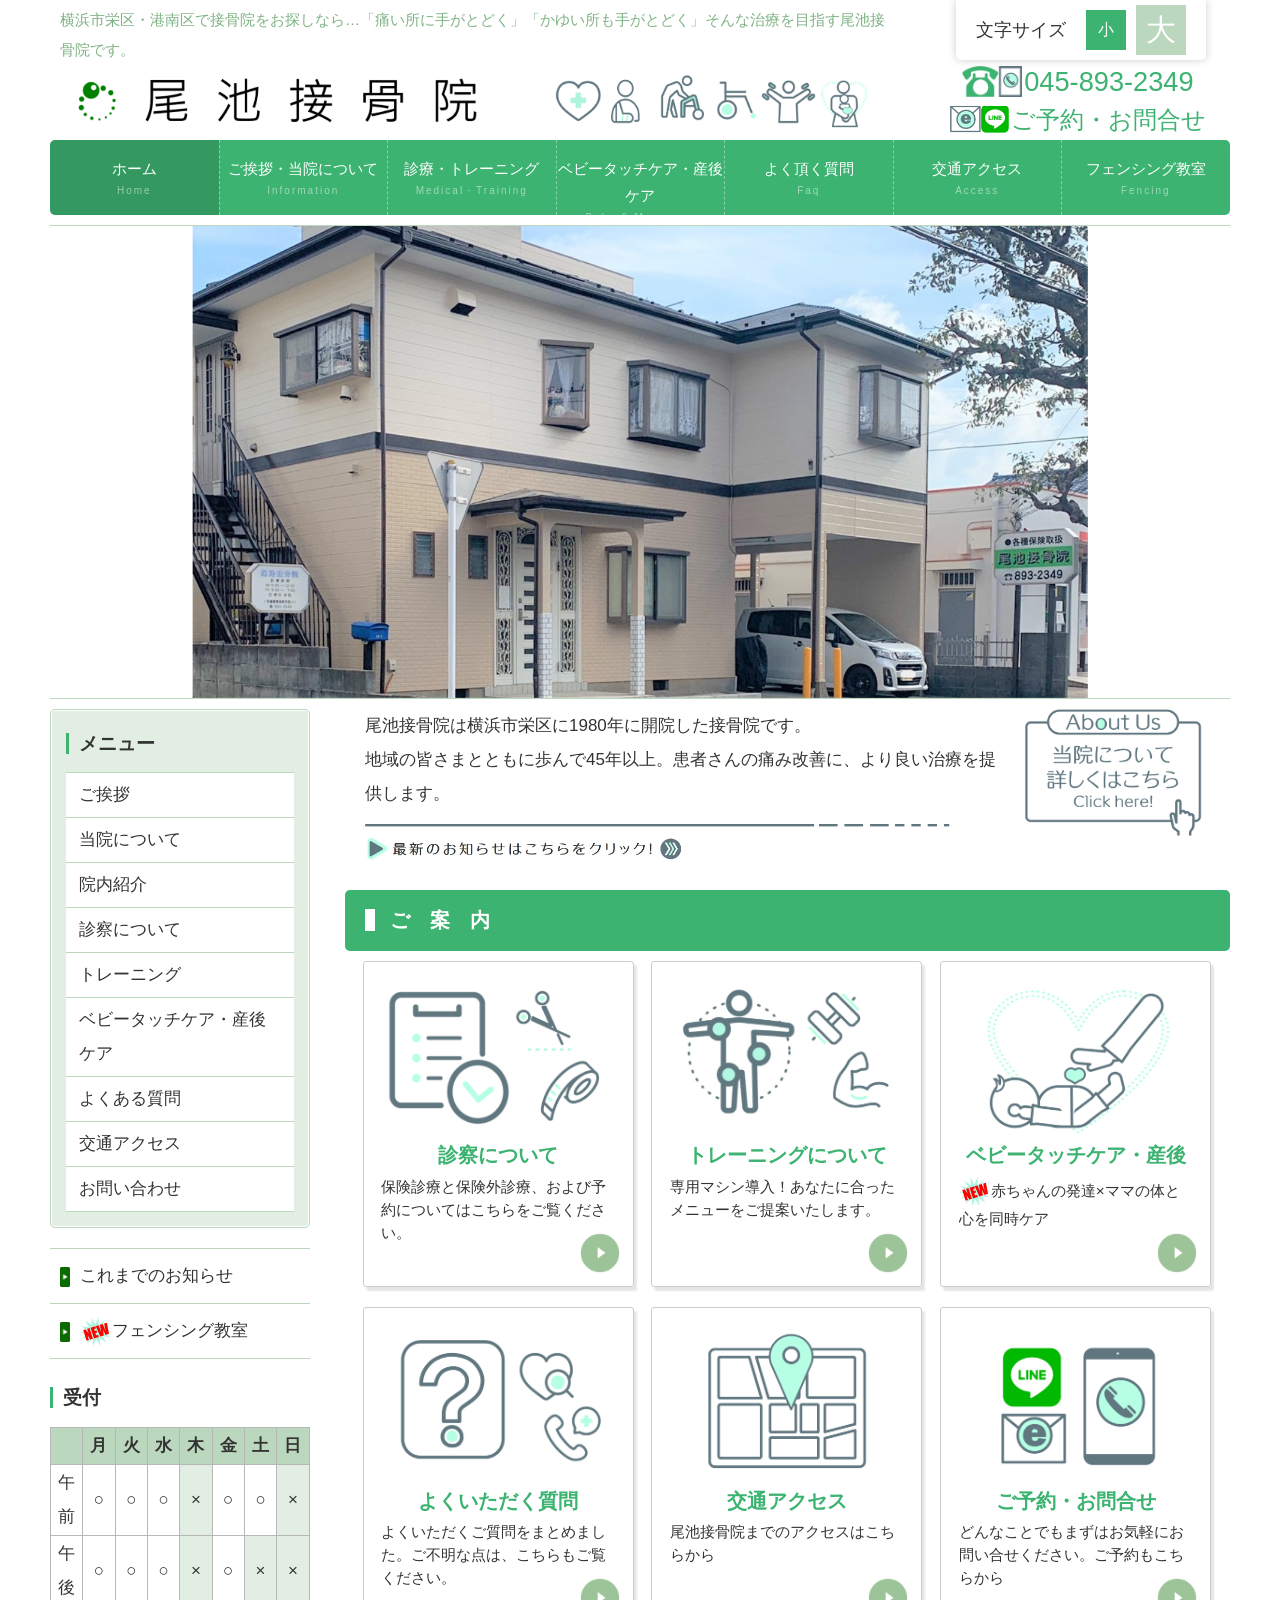
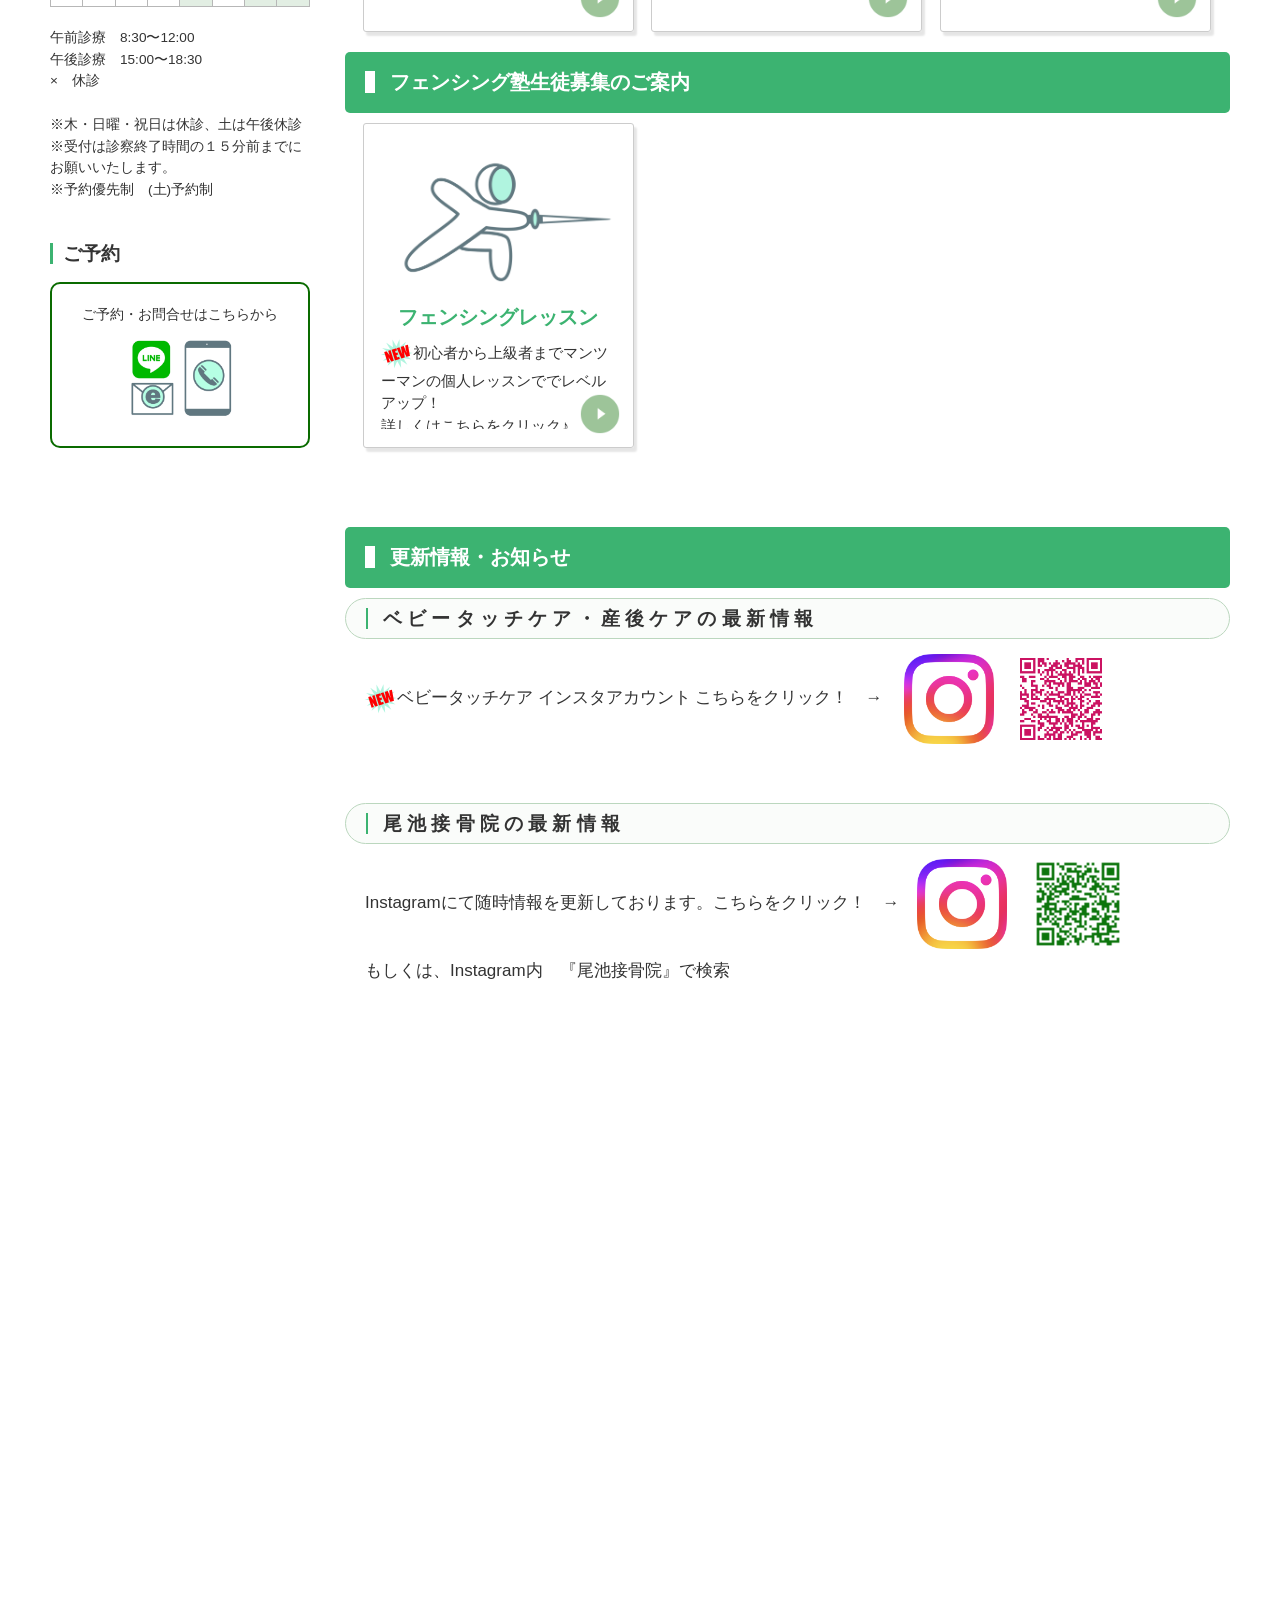
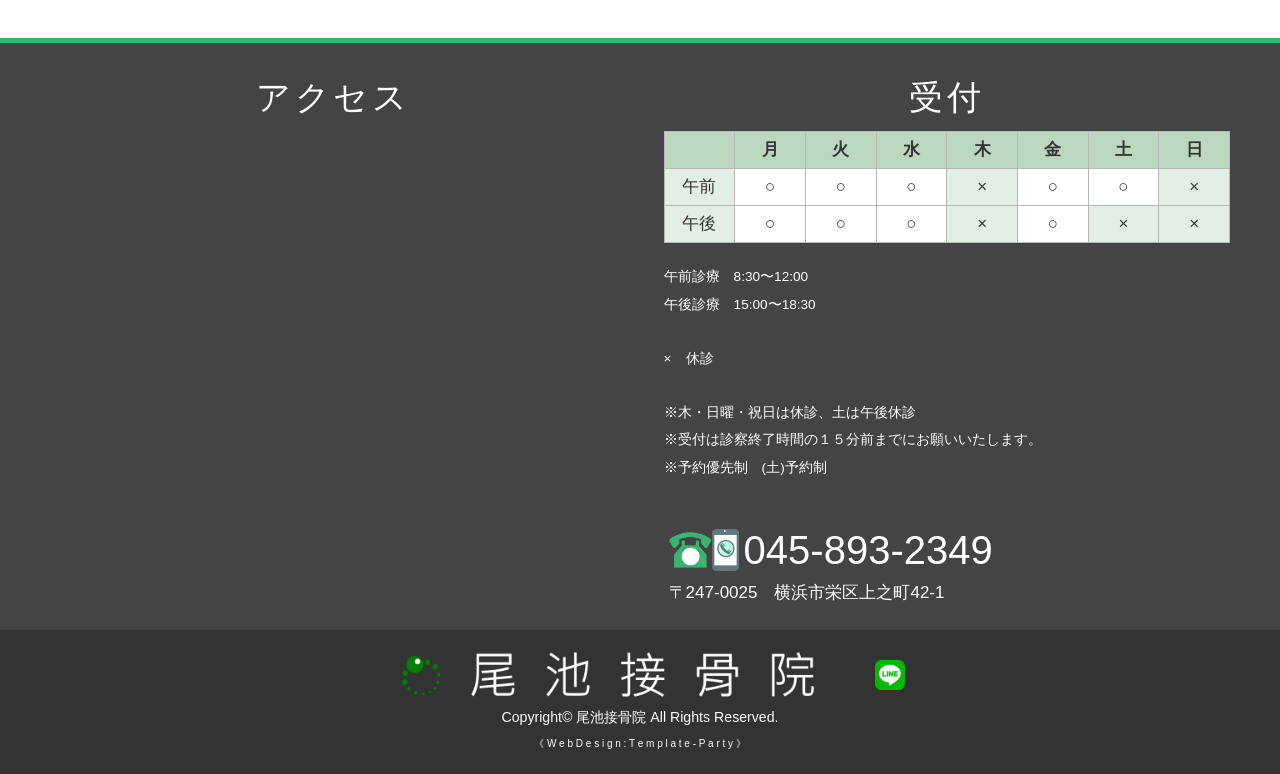
==== commit a2b22f84: "Add files via upload" ====
--- a/index.html
+++ b/index.html
@@ -30,6 +30,9 @@
 <div id="container">
 
 <header>
+<!-- 2026_05_ReNew3 追記 Start-->
+	<p class="ptop">横浜市栄区・港南区で接骨院をお探しなら…「痛い所に手がとどく」「かゆい所も手がとどく」そんな治療を目指す尾池接骨院です。</p>
+<!-- 2026_05_ReNew3 追記 End-->
 	<h1 id="logo"><a href="index.html"><img src="images/logo.png" alt="尾池接骨院"></a></h1>
 	<address><span class="tel">045-893-2349</span><p class="clear"><a href="contact.html"><span class="mail"><!-- 2026_05_ReNew3 削除 Startメール2026_05_ReNew3 削除 End--><!-- 2026_05_ReNew3 追記 Start-->ご予約・<!-- 2026_05_ReNew3 追記 End-->お問合せ</span></a></p></address>
 	<!--文字サイズ変更ボタン-->
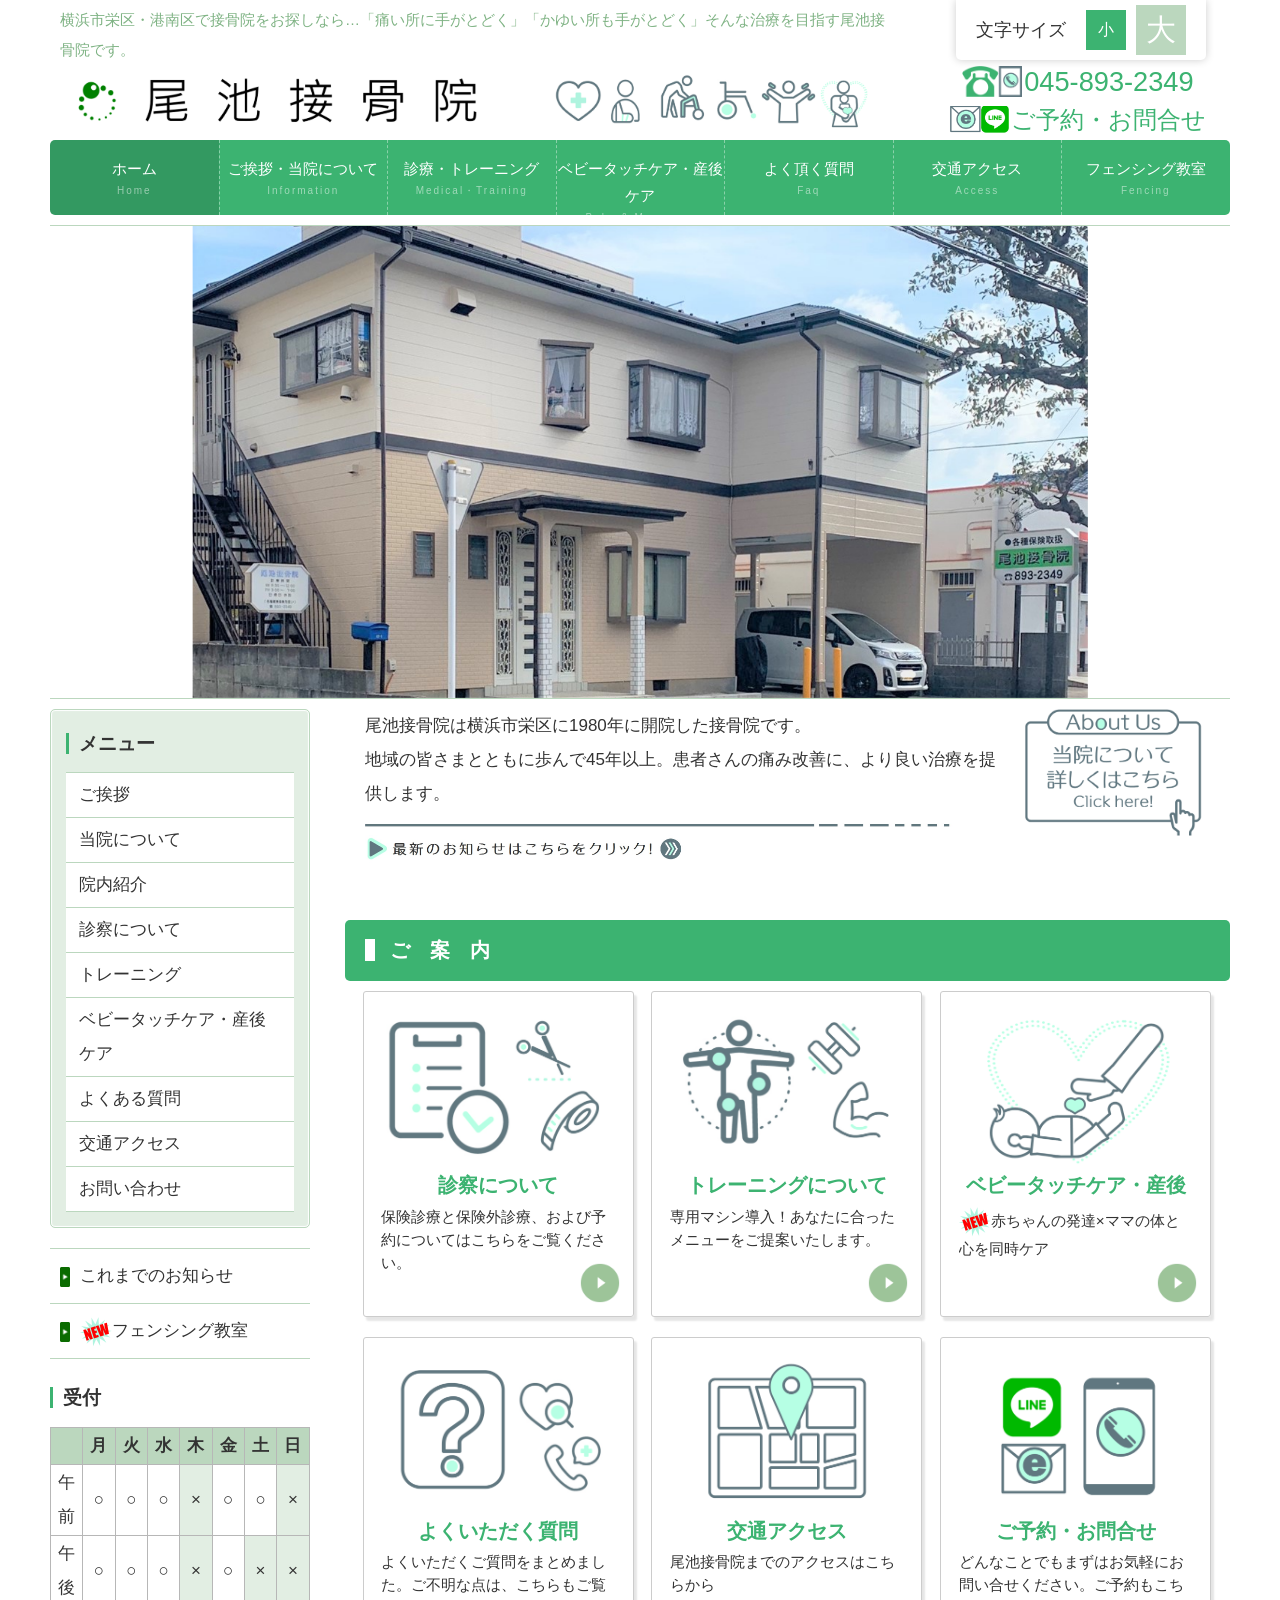
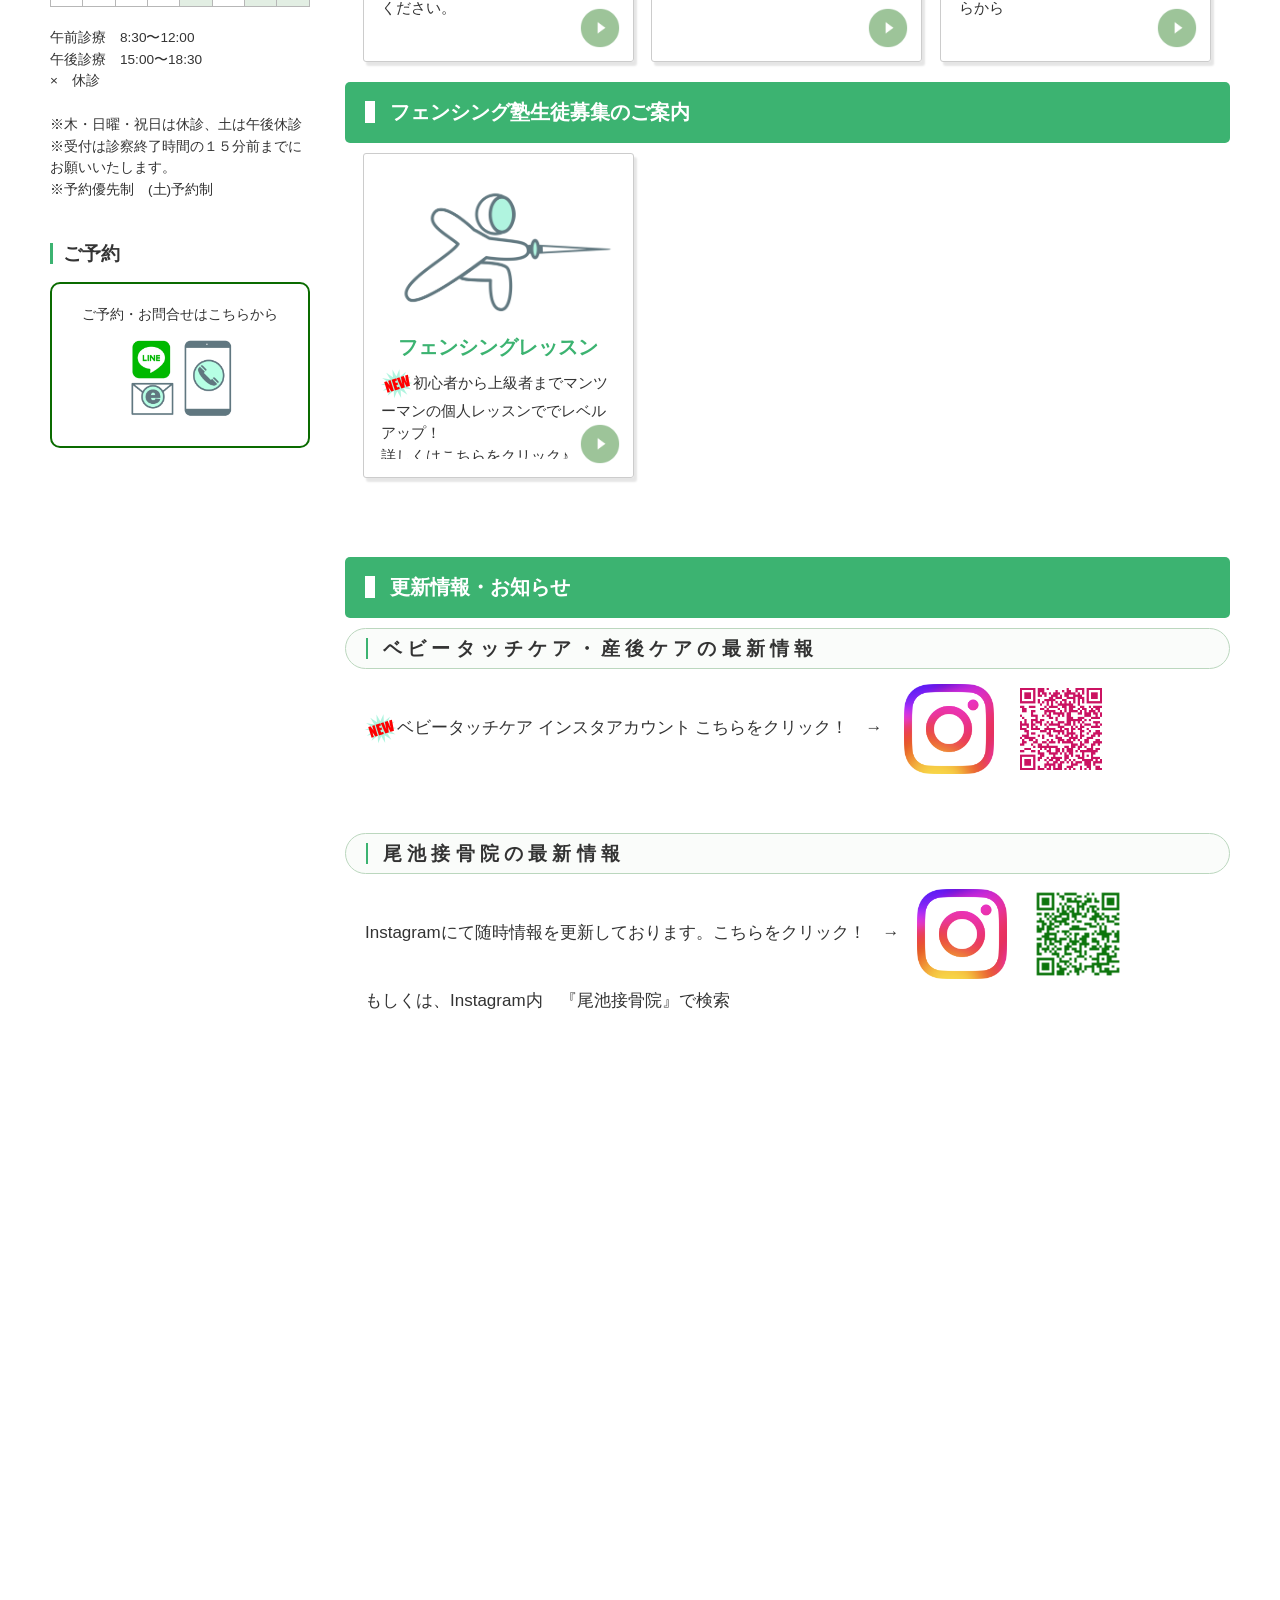
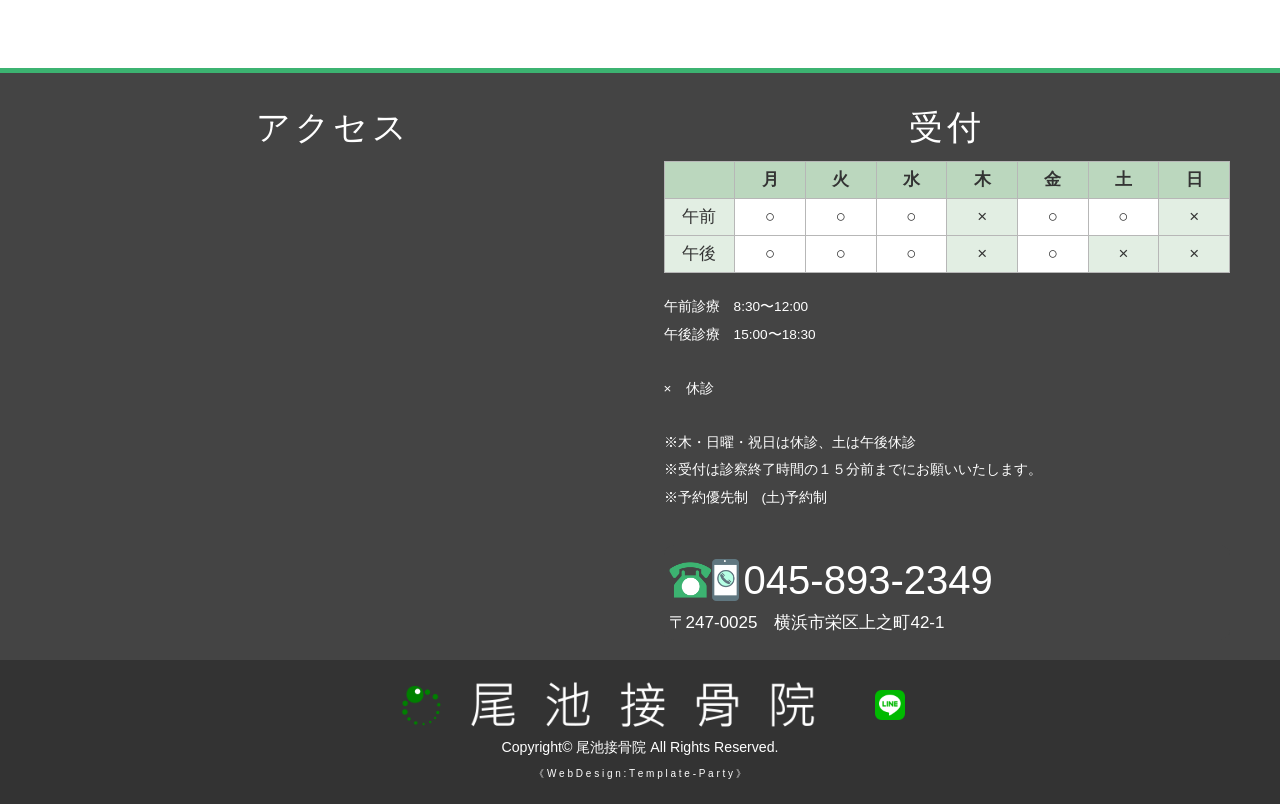
==== commit d0f06e27: "Add files via upload" ====
--- a/index.html
+++ b/index.html
@@ -118,7 +118,7 @@
 				尾池接骨院は横浜市栄区に1980年に開院した接骨院です。<br>
 				地域の皆さまとともに歩んで<!-- 2026_05_ReNew3 削除 Start 40 2026_05_ReNew3 削除 End--><!-- 2026_05_ReNew3 追記 Start-->45<!-- 2026_05_ReNew3 追記 End-->年以上。患者さんの痛み改善に、より良い治療を提供します。<br>
 				<!-- 2026_05_ReNew3 追記 Start-->
-				<a href="#Topicnews"><img src="images/toNews.jpg" alt="" class="fl w70p"></a>
+				<a href="#Topicnews"><img src="images/toNews.jpg" alt="" class="tonews"></a>
 				<!-- 2026_05_ReNew3 追記 End-->
 			</p>
 		</section>
--- a/css/style.css
+++ b/css/style.css
@@ -319,6 +319,12 @@
 }
 #main section + section {
 	padding-top: 30px;
+}
+
+#main .tonews {
+	width: 70%;
+	text-align: left;
+
 }
 
 /*サブコンテンツ
@@ -811,6 +817,7 @@
 .ptop {color:#7FB384; font-size: 15px; width: 70%; padding-top: 5px; padding-left: 10px;}
 .wl {width: 96%;}
 .ws {width: 50%;}
+.w80p {width: 80%;}
 .w70p {width: 70%;}
 .w60p {width: 60%;}
 .w50p {width: 50%;}
@@ -863,15 +870,30 @@
 	background: none;
 	padding: 10px 0;
 	text-align: left;
+	margin-bottom: 10px;
 }
 /*ロゴ画像*/
 header #logo {
+	width: 70%;		/*ロゴ画像の幅*/
 	position: static;
 	margin: 0 auto;
 }
 /*TELブロック*/
 header address {
 	position: static;
+}
+/*TELブロックの電話番号部分*/
+header address .tel {
+	font-size: 16px;
+	background: url(../images/icon_tel.png) no-repeat left center / 30px;
+	padding-left: 32px;
+}
+
+/*MAILブロックの電話番号部分*/
+header address .mail {
+	font-size: 16px;
+	background: url(../images/icon_mail.png) no-repeat left center / 30px;
+	padding-left: 32px;
 }
 
 /*文字サイズ変更ボタン（※文字サイズを「大」にした時の設定はchange.cssで行う）
@@ -921,24 +943,24 @@
 /*３本バーブロック*/
 #menubar_hdr {
 	display: block;position: fixed;z-index: 2;
-	top: 25px;	/*上からの配置場所指定*/
-	right: 3%;	/*右からの配置場所指定*/
+	top: 30px;	/*上からの配置場所指定*/
+	right: 2%;	/*右からの配置場所指定*/
 	border: 1px solid #fff;	/*枠線の幅、線種、色*/
 }
 /*アイコン共通設定*/
 #menubar_hdr.close,
 #menubar_hdr.open {
-	width: 50px;		/*幅*/
-	height: 50px;		/*高さ*/
+	width: 40px;		/*幅*/
+	height: 40px;		/*高さ*/
 	border-radius: 50%;	/*円形にする。この行削除すれば正方形になります。*/
 }
 /*三本バーアイコン*/
 #menubar_hdr.close {
-	background: #3cb371 url(../images/icon_menu.png) no-repeat center top/50px;	/*背景色、アイコンの読み込み、上半分(top)を表示、幅50px 0a6b00*/
+	background: #3cb371 url(../images/icon_menu.png) no-repeat center top/40px;	/*背景色、アイコンの読み込み、上半分(top)を表示、幅40px 0a6b00*/
 }
 /*閉じるアイコン*/
 #menubar_hdr.open {
-	background: #333 url(../images/icon_menu.png) no-repeat center bottom/50px;	/*背景色、アイコンの読み込み、上半分(bottom)を表示、幅50px*/
+	background: #333 url(../images/icon_menu.png) no-repeat center bottom/40px;	/*背景色、アイコンの読み込み、上半分(bottom)を表示、幅40px*/
 }
 
 /*fixmenu。メインメニューが画面上部に到達した際の設定
@@ -953,6 +975,11 @@
 	float: none;
 	width: auto;
 	overflow: hidden;
+}
+
+#main .tonews {
+	width: 100%;
+	text-align: center;
 }
 
 /*フッター設定
@@ -975,6 +1002,7 @@
 .sh {display:block;}
 .pc {display:none;}
 .link {display: block;margin-top: 0px;padding-top: 0px;}
+.ptop {color:#7FB384; font-size: 10px; width: 100%; padding-top: 5px; padding-left: 2px;}
 
 }
 
@@ -1011,20 +1039,21 @@
 ---------------------------------------------------------------------------*/
 /*ロゴ画像*/
 header #logo {
-	width: 50%;	/*ロゴ画像の幅*/
+	width: 100%;	/*ロゴ画像の幅*/
+	margin-bottom: 6px;
 }
 /*TELブロックの電話番号部分*/
 header address .tel {
-	font-size: 20px;
-	background: url(../images/icon_tel.png) no-repeat left center / 18px;
-	padding-left: 25px;
+	font-size: 16px;
+	background: url(../images/icon_tel.png) no-repeat left center / 30px;
+	padding-left: 32px;
 }
 
 /*MAILブロックの電話番号部分*/
 header address .mail {
-	font-size: 20px;
-	background: url(../images/icon_mail.png) no-repeat left center / 18px;
-	padding-left: 25px;
+	font-size: 16px;
+	background: url(../images/icon_mail.png) no-repeat left center / 30px;
+	padding-left: 32px;
 }
 
 /*メインコンテンツ
